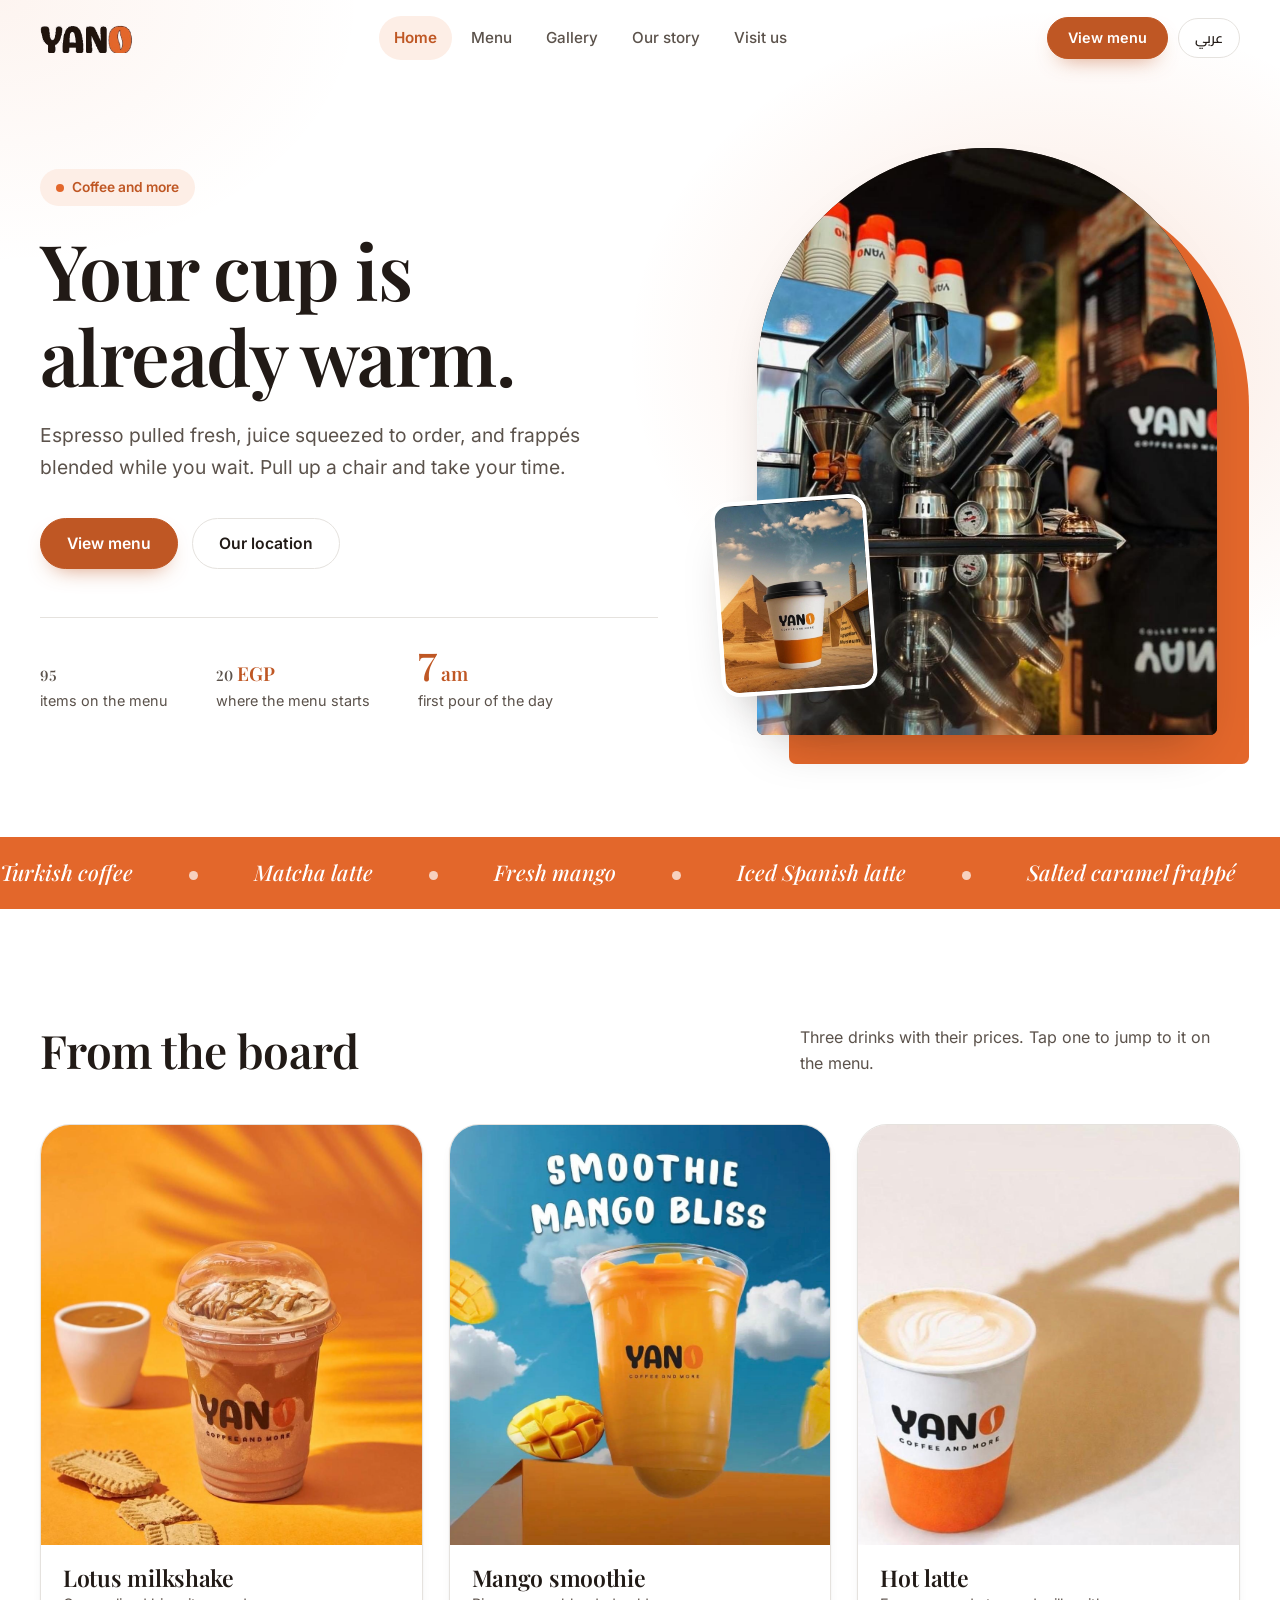
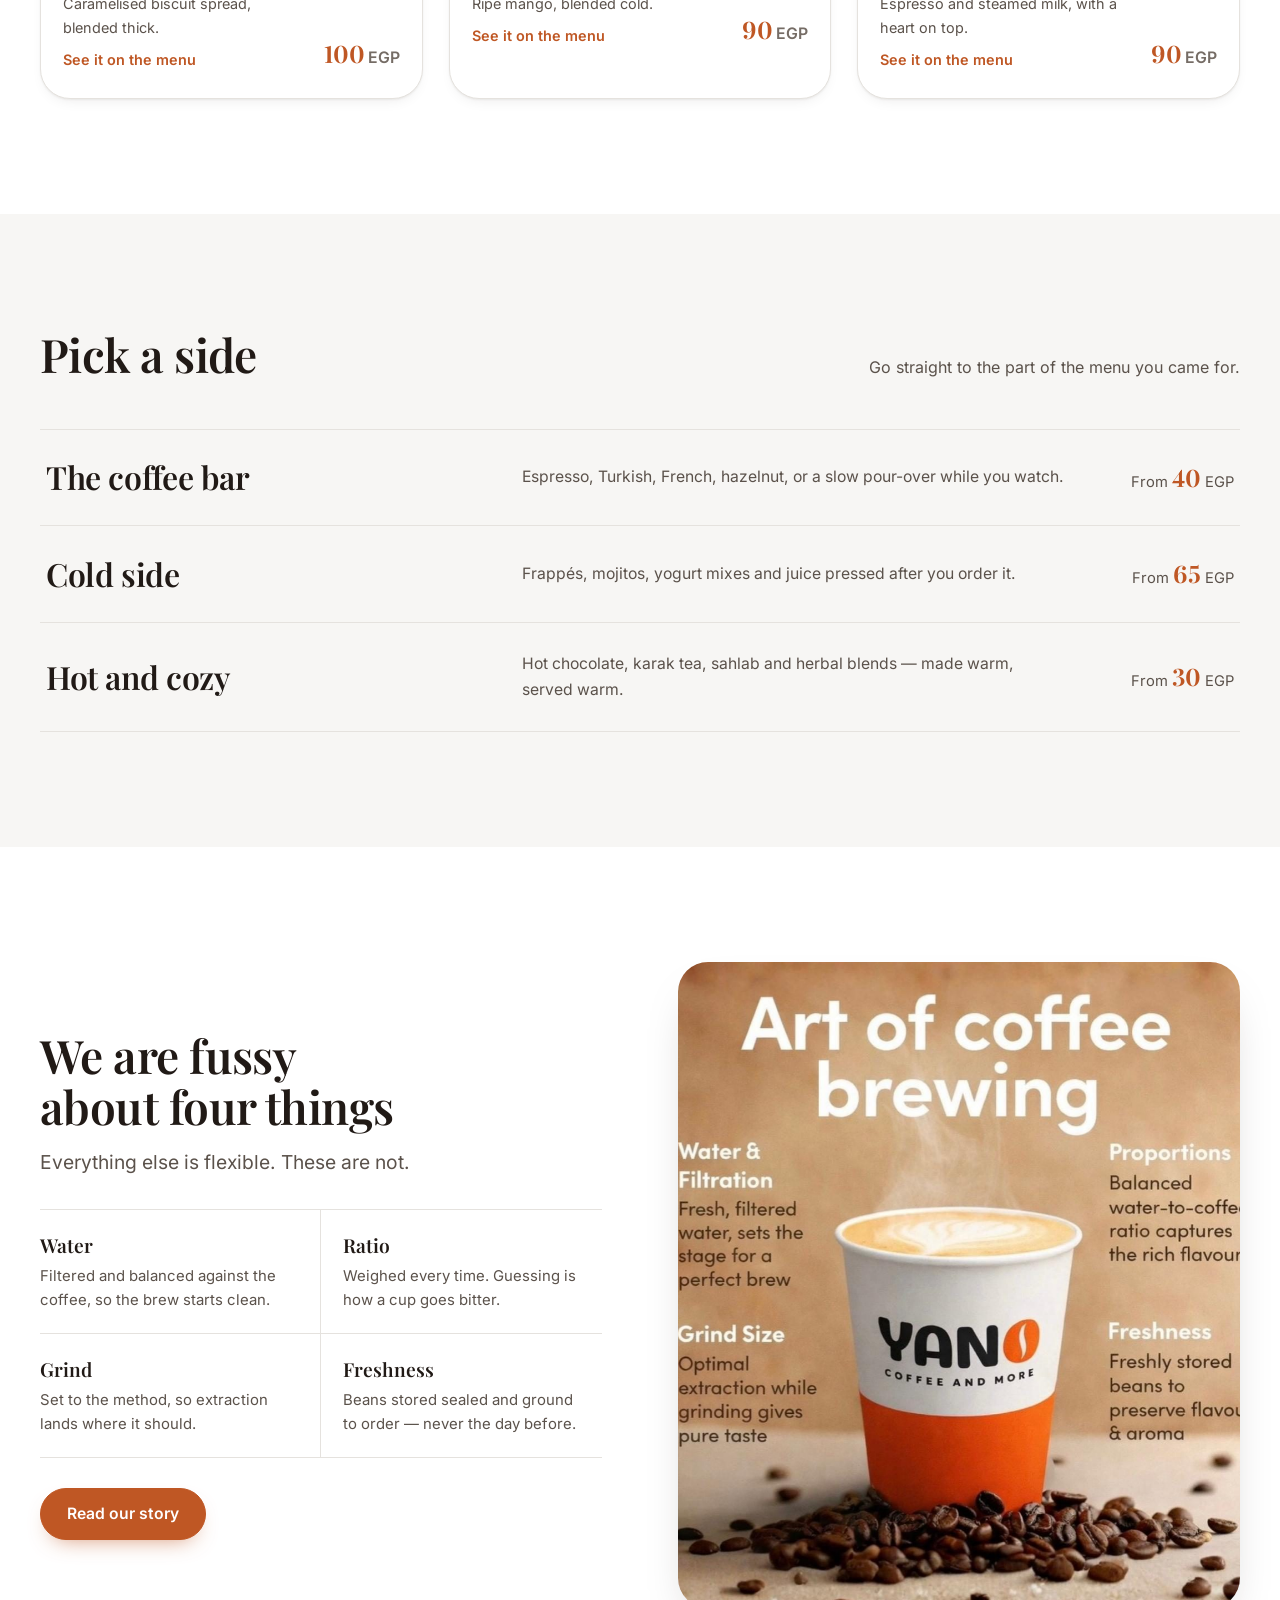
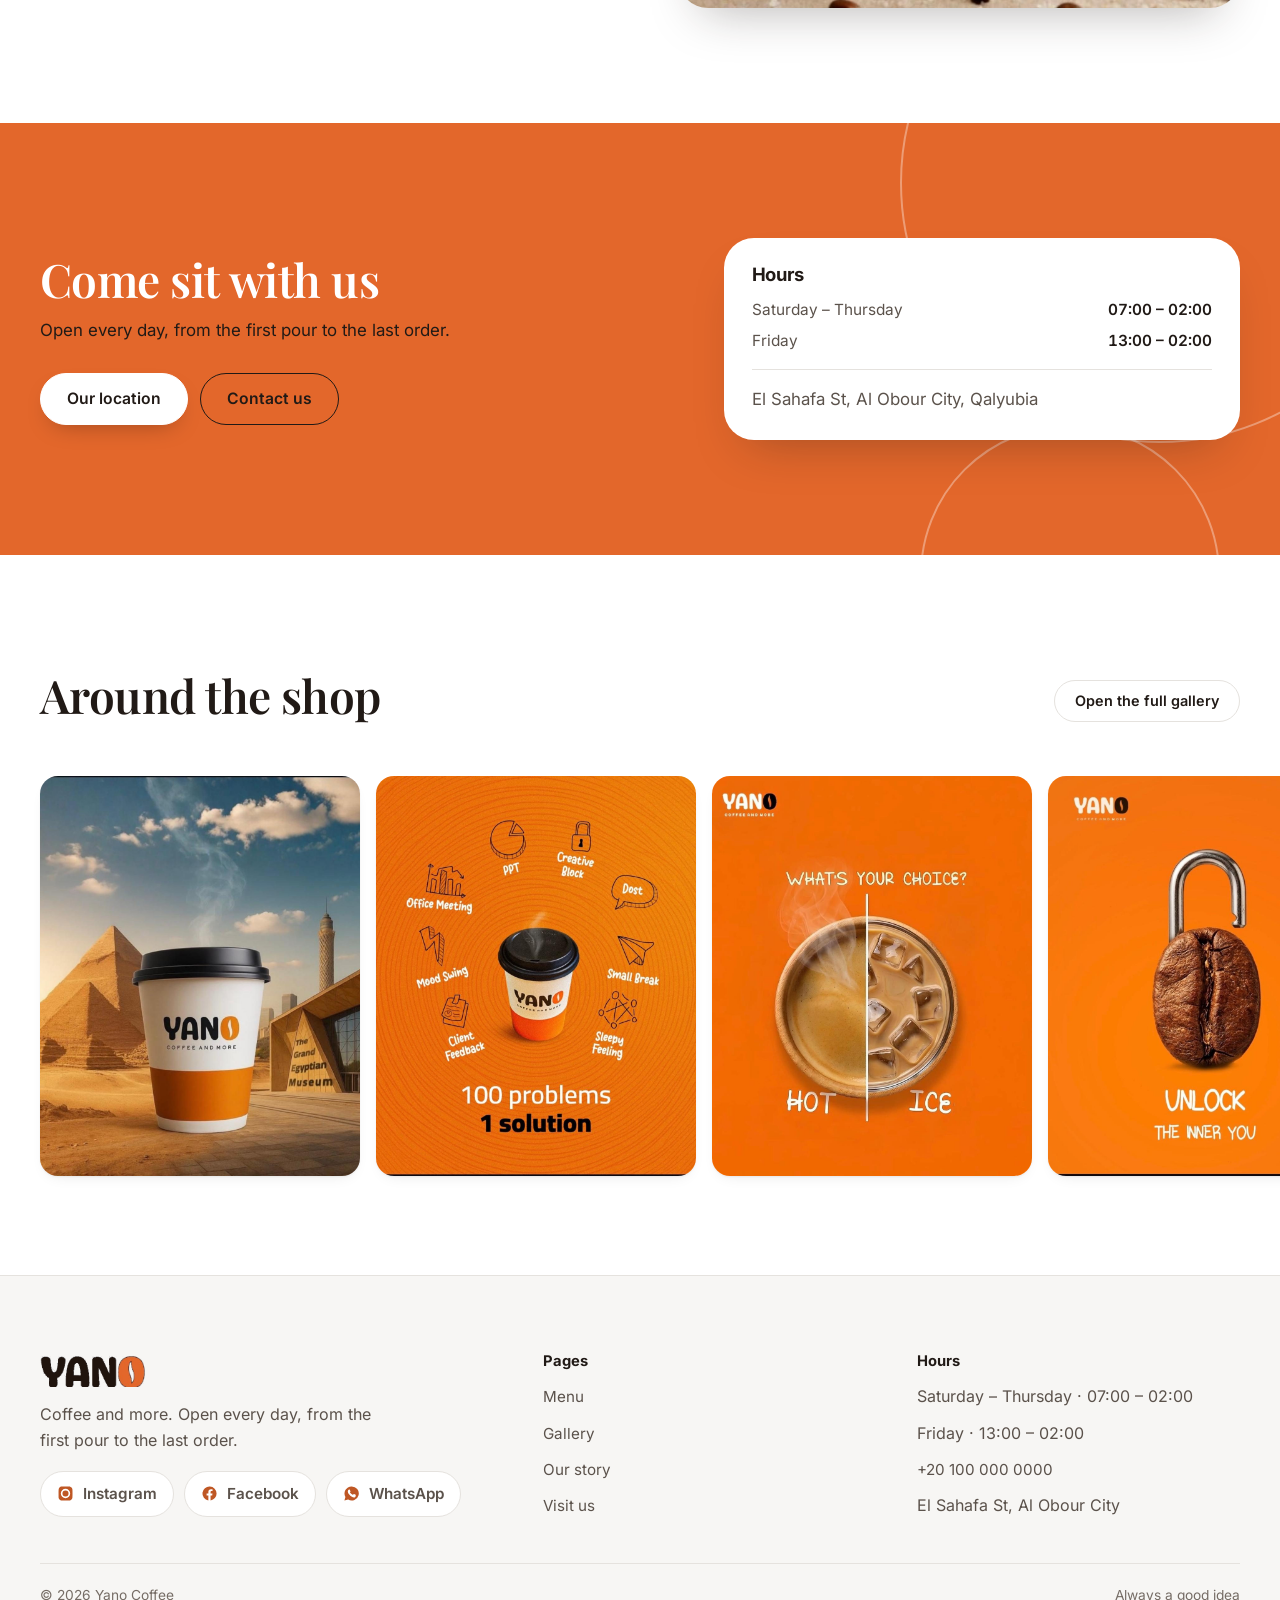
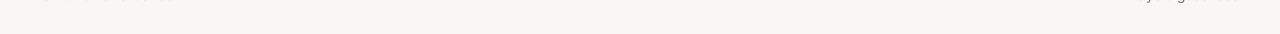
==== index.html @ d087d85f "bbb" ====
<!DOCTYPE html>
<html lang="en" dir="ltr">
<head>
<meta charset="UTF-8">
<meta name="viewport" content="width=device-width,initial-scale=1">
<title>Yano Coffee — Coffee and more</title>
<meta name="description" content="Yano Coffee — coffee, fresh juices, frappés and hot drinks. Visit us in Al Obour City.">
<meta name="theme-color" content="#E3672B">
<link rel="icon" href="img/yano-icon.png">
<link rel="apple-touch-icon" href="img/yano-icon.png">
<link rel="stylesheet" href="assets/yano.css">

</head>
<body>
<a class="skip" href="#main" data-en="Skip to content" data-ar="تخطّى للمحتوى">Skip to content</a>
<header class="nav">
  <div class="nav-in">
    <a class="brand" href="index.html" aria-label="Yano Coffee"><img src="img/yano-wordmark-dark.png" alt="Yano Coffee" width="92" height="30"></a>
    <nav class="nav-links" aria-label="Main"><a href="index.html" aria-current="page" data-en="Home" data-ar="الرئيسية">Home</a><a href="menu.html" data-en="Menu" data-ar="المنيو">Menu</a><a href="gallery.html" data-en="Gallery" data-ar="الصور">Gallery</a><a href="about.html" data-en="Our story" data-ar="عن يانو">Our story</a><a href="contact.html" data-en="Visit us" data-ar="زورنا">Visit us</a></nav>
    <div class="nav-tools">
      <a class="btn sm" href="menu.html" data-en="View menu" data-ar="شوف المنيو">View menu</a>
      <button class="lang" type="button" aria-label="Language">عربي</button>
      <button class="burger" type="button" aria-label="Menu" aria-expanded="false"><i></i><i></i><i></i></button>
    </div>
  </div>
</header>

<main id="main">
  <section class="hero">
    <div class="shell hero-in">
      <div>
        <span class="pill" data-en="Coffee and more" data-ar="قهوة وأكتر">Coffee and more</span>
        <h1 data-en="Your cup is already warm." data-ar="فنجانك جاهز وسخن.">Your cup is already warm.</h1>
        <p class="lede" data-en="Espresso pulled fresh, juice squeezed to order, and frappés blended while you wait. Pull up a chair and take your time." data-ar="إسبريسو بيتحضر لحظتها، عصير بيتعصر قدامك، وفرابيه بيتخلط وانت مستني. اقعد براحتك وخد وقتك.">Espresso pulled fresh, juice squeezed to order, and frappés blended while you wait. Pull up a chair and take your time.</p>
        <div class="cta">
          <a class="btn" data-en="View menu" data-ar="شوف المنيو" href="menu.html">View menu</a>
          <a class="btn ghost" data-en="Our location" data-ar="موقعنا" href="contact.html">Our location</a>
        </div>
        <div class="facts">
          <div><b><span data-menu-count data-count="95">95</span></b><span data-en="items on the menu" data-ar="صنف في المنيو">items on the menu</span></div>
          <div><b><span data-menu-min data-count="20">20</span><small data-en="EGP" data-ar="جنيه">EGP</small></b><span data-en="where the menu starts" data-ar="أرخص حاجة في المنيو">where the menu starts</span></div>
          <div><b>7<small data-en="am" data-ar="ص">am</small></b><span data-en="first pour of the day" data-ar="أول فنجان في اليوم">first pour of the day</span></div>
        </div>
      </div>
      <div class="arch">
        <div class="arch-frame"><img data-parallax=".05" src="img/bar-night.jpg" alt="The Yano brewing bar: siphon, pour-over and kettle" width="1096" height="1280" fetchpriority="high"></div>
        <svg class="steam" viewBox="0 0 100 120" aria-hidden="true"><path d="M30 110C46 88 14 72 32 48S40 14 36 6"/><path d="M52 112C68 90 36 74 54 50S62 16 58 8"/><path d="M74 110C90 88 58 72 76 48S84 14 80 6"/></svg>
        <div class="arch-cup"><img src="img/pyramids-cup.jpg" alt="A Yano cup in front of the pyramids" width="300" height="375" loading="lazy"></div>
      </div>
    </div>
  </section>

  <div class="marquee" aria-hidden="true"><div><span>Turkish coffee</span><span>Matcha latte</span><span>Fresh mango</span><span>Iced Spanish latte</span><span>Salted caramel frappé</span><span>Mojito</span><span>Karak tea</span><span>Turkish coffee</span><span>Matcha latte</span><span>Fresh mango</span><span>Iced Spanish latte</span><span>Salted caramel frappé</span><span>Mojito</span><span>Karak tea</span></div></div>

  <section class="band">
    <div class="shell">
      <div class="head rise">
        <h2 data-en="From the board" data-ar="من المنيو">From the board</h2>
        <p data-en="Three drinks with their prices. Tap one to jump to it on the menu." data-ar="تلات مشروبات بأسعارهم. اضغط على أي واحد عشان توصله في المنيو.">Three drinks with their prices. Tap one to jump to it on the menu.</p>
      </div>
      <div class="sig" data-stagger>
        <a class="pcard rise" href="menu.html#milkshakes">
          <figure><img src="img/lotus-frappe.jpg" alt="Lotus milkshake topped with caramelised biscuit spread" loading="lazy" width="800" height="920"></figure>
          <div class="body">
            <div>
              <h3 data-en="Lotus milkshake" data-ar="ميلك شيك لوتس">Lotus milkshake</h3>
              <p class="note" data-en="Caramelised biscuit spread, blended thick." data-ar="صوص بسكويت كراميل متخلط تقيل.">Caramelised biscuit spread, blended thick.</p>
              <span class="go" data-en="See it on the menu" data-ar="شوفه في المنيو">See it on the menu</span>
            </div>
            <span class="price"><span data-item="milkshakes/Lotus">100</span><small data-en="EGP" data-ar="جنيه">EGP</small></span>
          </div>
        </a>
        <a class="pcard rise" href="menu.html#cold-drinks">
          <figure><img src="img/mango-bliss.jpg" alt="Mango smoothie in a Yano cup" loading="lazy" width="800" height="920"></figure>
          <div class="body">
            <div>
              <h3 data-en="Mango smoothie" data-ar="سموذي مانجو">Mango smoothie</h3>
              <p class="note" data-en="Ripe mango, blended cold." data-ar="مانجو ناضجة متخلطة ساقعة.">Ripe mango, blended cold.</p>
              <span class="go" data-en="See it on the menu" data-ar="شوفه في المنيو">See it on the menu</span>
            </div>
            <span class="price"><span data-item="cold-drinks/Smoothie Mango">90</span><small data-en="EGP" data-ar="جنيه">EGP</small></span>
          </div>
        </a>
        <a class="pcard rise" href="menu.html#hot-coffee">
          <figure><img src="img/latte-shadow.jpg" alt="Latte with a heart in a Yano cup" loading="lazy" width="800" height="920"></figure>
          <div class="body">
            <div>
              <h3 data-en="Hot latte" data-ar="لاتيه ساخن">Hot latte</h3>
              <p class="note" data-en="Espresso and steamed milk, with a heart on top." data-ar="إسبريسو ولبن مستيم، ومعاه قلب فوق.">Espresso and steamed milk, with a heart on top.</p>
              <span class="go" data-en="See it on the menu" data-ar="شوفه في المنيو">See it on the menu</span>
            </div>
            <span class="price"><span data-item="hot-coffee/Latte">90</span><small data-en="EGP" data-ar="جنيه">EGP</small></span>
          </div>
        </a>
      </div>
    </div>
  </section>

  <section class="band alt">
    <div class="shell">
      <div class="head rise">
        <h2 data-en="Pick a side" data-ar="اختار ناحيتك">Pick a side</h2>
        <p data-en="Go straight to the part of the menu you came for." data-ar="روح على طول للجزء اللي جاي عشانه في المنيو.">Go straight to the part of the menu you came for.</p>
      </div>
      <div class="ways" data-stagger>
        <a class="way rise" href="menu.html#hot-coffee">
          <h3 data-en="The coffee bar" data-ar="بار القهوة">The coffee bar</h3>
          <p data-en="Espresso, Turkish, French, hazelnut, or a slow pour-over while you watch." data-ar="إسبريسو، تركي، فرنساوي، بندق، أو بور-أوفر بيتعمل قدامك بالراحة.">Espresso, Turkish, French, hazelnut, or a slow pour-over while you watch.</p>
          <span class="from" data-from="hot-coffee"><span data-en="From" data-ar="يبدأ من">From</span> <b>40</b> <span data-en="EGP" data-ar="جنيه">EGP</span></span>
        </a>
        <a class="way rise" href="menu.html#cold-drinks">
          <h3 data-en="Cold side" data-ar="الحاجة الساقعة">Cold side</h3>
          <p data-en="Frappés, mojitos, yogurt mixes and juice pressed after you order it." data-ar="فرابيه، موهيتو، زبادي بالفواكه، وعصير بيتعصر بعد ما تطلبه.">Frappés, mojitos, yogurt mixes and juice pressed after you order it.</p>
          <span class="from" data-from="frappe,cold-drinks,cold-coffee"><span data-en="From" data-ar="يبدأ من">From</span> <b>65</b> <span data-en="EGP" data-ar="جنيه">EGP</span></span>
        </a>
        <a class="way rise" href="menu.html#hot-drink">
          <h3 data-en="Hot and cozy" data-ar="الحاجة السخنة">Hot and cozy</h3>
          <p data-en="Hot chocolate, karak tea, sahlab and herbal blends — made warm, served warm." data-ar="هوت شوكليت، شاي كرك، سحلب وأعشاب — بتتعمل سخنة وبتتقدم سخنة.">Hot chocolate, karak tea, sahlab and herbal blends — made warm, served warm.</p>
          <span class="from" data-from="hot-drink"><span data-en="From" data-ar="يبدأ من">From</span> <b>30</b> <span data-en="EGP" data-ar="جنيه">EGP</span></span>
        </a>
      </div>
    </div>
  </section>

  <section class="band">
    <div class="shell split">
      <div>
        <h2 class="rise" data-en="We are fussy about four things" data-ar="بندقق في أربع حاجات">We are fussy about four things</h2>
        <p class="lede rise" data-en="Everything else is flexible. These are not." data-ar="أي حاجة تانية ممكن تتظبط. الأربعة دول لأ." style="margin-top:14px">Everything else is flexible. These are not.</p>
        <ul class="brew rise">
          <li><b data-en="Water" data-ar="المية">Water</b><span data-en="Filtered and balanced against the coffee, so the brew starts clean." data-ar="متفلترة ومظبوطة مع نسبة البن، عشان الطعم يبدأ نضيف.">Filtered and balanced against the coffee, so the brew starts clean.</span></li>
          <li><b data-en="Ratio" data-ar="النسبة">Ratio</b><span data-en="Weighed every time. Guessing is how a cup goes bitter." data-ar="بتتوزن كل مرة. التخمين هو اللي بيخلي الفنجان مر.">Weighed every time. Guessing is how a cup goes bitter.</span></li>
          <li><b data-en="Grind" data-ar="الطحن">Grind</b><span data-en="Set to the method, so extraction lands where it should." data-ar="متظبط حسب طريقة التحضير، عشان الاستخلاص يطلع مظبوط.">Set to the method, so extraction lands where it should.</span></li>
          <li><b data-en="Freshness" data-ar="الطزاجة">Freshness</b><span data-en="Beans stored sealed and ground to order — never the day before." data-ar="البن متخزن مقفول وبيتطحن وقت الطلب — مش من اليوم اللي قبله.">Beans stored sealed and ground to order — never the day before.</span></li>
        </ul>
        <p style="margin-top:30px"><a class="btn" data-en="Read our story" data-ar="اقرا حكايتنا" href="about.html">Read our story</a></p>
      </div>
      <figure class="photo-lg rise"><img data-parallax=".04" src="img/art-of-brewing.jpg" alt="The art of coffee brewing: water, grind, proportions, freshness" width="1054" height="1280" loading="lazy"></figure>
    </div>
  </section>

  <section class="band visit-band">
    <div class="shell visit-in">
      <div>
        <h2 data-en="Come sit with us" data-ar="تعالى اقعد معانا">Come sit with us</h2>
        <p data-en="Open every day, from the first pour to the last order." data-ar="فاتحين كل يوم، من أول فنجان لآخر طلب.">Open every day, from the first pour to the last order.</p>
        <div class="cta">
          <a class="btn white" data-en="Our location" data-ar="موقعنا" href="contact.html">Our location</a>
          <a class="btn outline-dark" data-en="Contact us" data-ar="كلمنا" href="contact.html#contact">Contact us</a>
        </div>
      </div>
      <div class="visit-card rise">
        <h3 data-en="Hours" data-ar="مواعيد العمل">Hours</h3>
        <div class="hours"><div><span data-en="Saturday – Thursday" data-ar="السبت – الخميس">Saturday – Thursday</span><span dir="ltr">07:00 – 02:00</span></div><div><span data-en="Friday" data-ar="الجمعة">Friday</span><span dir="ltr">13:00 – 02:00</span></div></div>
        <p class="addr" data-en="El Sahafa St, Al Obour City, Qalyubia" data-ar="شارع الصحافة، مدينة العبور، القليوبية">El Sahafa St, Al Obour City, Qalyubia</p>
      </div>
    </div>
  </section>

  <section class="band" style="overflow:hidden;padding-bottom:clamp(40px,6vw,80px)">
    <div class="shell">
      <div class="head rise">
        <h2 data-en="Around the shop" data-ar="حوالين المحل">Around the shop</h2>
        <a class="btn ghost sm" href="gallery.html" data-en="Open the full gallery" data-ar="افتح كل الصور">Open the full gallery</a>
      </div>
    </div>
    <div class="strip" tabindex="0" aria-label="Photos"><a href="gallery.html" tabindex="-1" aria-hidden="true"><img src="img/pyramids-cup.jpg" alt="Yano cup in front of the pyramids" loading="lazy" width="400" height="500"></a><a href="gallery.html" tabindex="-1" aria-hidden="true"><img src="img/100-problems.jpg" alt="100 problems, 1 solution" loading="lazy" width="400" height="500"></a><a href="gallery.html" tabindex="-1" aria-hidden="true"><img src="img/hot-or-ice.jpg" alt="Hot or ice — what is your choice?" loading="lazy" width="400" height="500"></a><a href="gallery.html" tabindex="-1" aria-hidden="true"><img src="img/unlock.jpg" alt="Unlock the inner you" loading="lazy" width="400" height="500"></a><a href="gallery.html" tabindex="-1" aria-hidden="true"><img src="img/bar-boxes.jpg" alt="Yano coffee packs at the bar" loading="lazy" width="400" height="500"></a><a href="gallery.html" tabindex="-1" aria-hidden="true"><img src="img/art-of-brewing.jpg" alt="The art of coffee brewing" loading="lazy" width="400" height="500"></a></div>
  </section>
</main>
<footer class="foot">
  <div class="shell">
    <div class="foot-grid">
      <div>
        <img class="foot-logo" src="img/yano-wordmark-dark.png" alt="Yano Coffee — coffee and more" width="106" height="34" loading="lazy">
        <p class="dim" data-en="Coffee and more. Open every day, from the first pour to the last order." data-ar="قهوة وأكتر. فاتحين كل يوم، من أول فنجان لآخر طلب." style="margin:14px 0 18px;max-width:34ch">Coffee and more. Open every day, from the first pour to the last order.</p>
        <div class="socials">
          <a href="https://www.instagram.com/yano__coffee" target="_blank" rel="noopener">
            <svg viewBox="0 0 24 24"><path d="M12 2.2c3.2 0 3.6 0 4.9.07 1.2.06 1.8.25 2.2.42.6.22 1 .48 1.4.9.4.4.7.8.9 1.4.2.4.4 1 .4 2.2.1 1.3.1 1.7.1 4.9s0 3.6-.1 4.9c0 1.2-.2 1.8-.4 2.2-.2.6-.5 1-.9 1.4-.4.4-.8.7-1.4.9-.4.2-1 .4-2.2.4-1.3.1-1.7.1-4.9.1s-3.6 0-4.9-.1c-1.2 0-1.8-.2-2.2-.4-.6-.2-1-.5-1.4-.9-.4-.4-.7-.8-.9-1.4-.2-.4-.4-1-.4-2.2C2.2 15.6 2.2 15.2 2.2 12s0-3.6.1-4.9c0-1.2.2-1.8.4-2.2.2-.6.5-1 .9-1.4.4-.4.8-.7 1.4-.9.4-.2 1-.4 2.2-.4C8.4 2.2 8.8 2.2 12 2.2m0 3.2A6.6 6.6 0 1 0 18.6 12 6.6 6.6 0 0 0 12 5.4m0 10.9A4.3 4.3 0 1 1 16.3 12 4.3 4.3 0 0 1 12 16.3m6.9-11.1a1.5 1.5 0 1 1-1.5-1.5 1.5 1.5 0 0 1 1.5 1.5"/></svg>
            Instagram
          </a>
          <a href="https://www.facebook.com/yanocoffeeofficia" target="_blank" rel="noopener">
            <svg viewBox="0 0 24 24"><path d="M22 12a10 10 0 1 0-11.6 9.9v-7H7.9V12h2.5V9.8c0-2.5 1.5-3.9 3.7-3.9 1.1 0 2.2.2 2.2.2v2.4h-1.2c-1.2 0-1.6.8-1.6 1.6V12h2.7l-.4 2.9h-2.3v7A10 10 0 0 0 22 12"/></svg>
            Facebook
          </a>
          <a href="https://wa.me/201000000000" target="_blank" rel="noopener">
            <svg viewBox="0 0 24 24"><path d="M12 2a10 10 0 0 0-8.6 15L2 22l5.2-1.4A10 10 0 1 0 12 2m5.8 14.1c-.2.7-1.4 1.3-2 1.4-.5.1-1.2.1-1.9-.1a13 13 0 0 1-5.7-4.6 6.5 6.5 0 0 1-1.4-3.4 3.7 3.7 0 0 1 1.1-2.7.9.9 0 0 1 .7-.3h.5c.2 0 .4 0 .6.5l.8 2c.1.2 0 .4-.1.5l-.4.5c-.1.2-.3.3-.1.6a9.6 9.6 0 0 0 3.8 3.2c.3.2.5.1.6 0l.8-1c.2-.2.3-.2.6-.1l2 1c.2.1.4.2.4.3a2 2 0 0 1-.3 1.2"/></svg>
            WhatsApp
          </a>
        </div>
      </div>
      <div>
        <h4 data-en="Pages" data-ar="الصفحات">Pages</h4>
        <ul>
          <li><a data-en="Menu" data-ar="المنيو" href="menu.html">Menu</a></li>
          <li><a data-en="Gallery" data-ar="الصور" href="gallery.html">Gallery</a></li>
          <li><a data-en="Our story" data-ar="عن يانو" href="about.html">Our story</a></li>
          <li><a data-en="Visit us" data-ar="زورنا" href="contact.html">Visit us</a></li>
        </ul>
      </div>
      <div>
        <h4 data-en="Hours" data-ar="مواعيد العمل">Hours</h4>
        <ul>
          <li class="dim"><span data-en="Saturday – Thursday" data-ar="السبت – الخميس">Saturday – Thursday</span> · <span dir="ltr">07:00 – 02:00</span></li>
          <li class="dim"><span data-en="Friday" data-ar="الجمعة">Friday</span> · <span dir="ltr">13:00 – 02:00</span></li>
          <li><a href="tel:+201000000000" dir="ltr">+20 100 000 0000</a></li>
          <li data-en="El Sahafa St, Al Obour City" data-ar="شارع الصحافة، مدينة العبور" class="dim">El Sahafa St, Al Obour City</li>
        </ul>
      </div>
    </div>
    <div class="copy">
      <span>© 2026 Yano Coffee</span>
      <span data-en="Always a good idea" data-ar="دايمًا فكرة حلوة">Always a good idea</span>
    </div>
  </div>
</footer>
<script src="assets/yano.js"></script>
</body>
</html>
---- assets/yano.css ----
/* =========================================================
   YANO COFFEE — design system (white + brand orange)
   Brand orange #E3672B is sampled from the logo's coffee-bean "O".
   --orange-ink is the same hue darkened to 4.5:1 on white — used for text and filled buttons.
   Fonts: Playfair Display (headings) · Inter (English UI) · Cairo (Arabic) — self-hosted.
   ========================================================= */

@font-face{font-family:'Playfair Display';font-style:normal;font-weight:400 900;font-display:swap;src:url(../fonts/playfair-display-latin-wght-normal.woff2) format('woff2')}
@font-face{font-family:'Playfair Display';font-style:italic;font-weight:400 900;font-display:swap;src:url(../fonts/playfair-display-latin-wght-italic.woff2) format('woff2')}
@font-face{font-family:'Inter';font-style:normal;font-weight:100 900;font-display:swap;src:url(../fonts/inter-latin-wght-normal.woff2) format('woff2')}
@font-face{font-family:'Cairo';font-style:normal;font-weight:200 1000;font-display:swap;
  src:url(../fonts/cairo-arabic-wght-normal.woff2) format('woff2');
  unicode-range:U+0600-06FF,U+0750-077F,U+0870-088E,U+0890-0891,U+0897-08E1,U+08E3-08FF,U+200C-200E,U+2010-2011,U+204F,U+2E41,U+FB50-FDFF,U+FE70-FE74,U+FE76-FEFC}
@font-face{font-family:'Cairo';font-style:normal;font-weight:200 1000;font-display:swap;
  src:url(../fonts/cairo-latin-wght-normal.woff2) format('woff2');
  unicode-range:U+0000-00FF,U+0131,U+0152-0153,U+02BB-02BC,U+02C6,U+02DA,U+02DC,U+2000-206F,U+20AC,U+2122,U+2191,U+2193,U+2212,U+2215,U+FEFF,U+FFFD}

:root{
  --orange:#E3672B;          /* sampled from the logo */
  --orange-ink:#BF5724;      /* text + button fill, 4.56:1 on white */
  --orange-deep:#A64A1D;     /* hover */
  --orange-soft:#FDEEE6;
  --orange-line:rgba(227,103,43,.32);
  --white:#FFFFFF;
  --gray-50:#F7F6F4;         /* light-gray sections */
  --gray-100:#EEECE9;
  --line:#E5E2DE;
  --ink:#211A16;             /* dark text, from the logo's dark letters */
  --muted:#5B524B;           /* 7.4:1 on white */
  --muted-2:#756C65;         /* 4.9:1 on white */
  --ok:#25703F;--bad:#B4321F;

  --r-sm:10px;--r:18px;--r-lg:30px;
  --shell:min(1200px,calc(100vw - 40px));
  --ease:cubic-bezier(.22,.8,.26,1);
  --f-head:'Playfair Display','Cairo',Georgia,serif;
  --f-body:'Inter','Cairo',system-ui,sans-serif;
  --shadow-sm:0 1px 2px rgba(33,26,22,.06),0 6px 16px -8px rgba(33,26,22,.12);
  --shadow:0 24px 50px -24px rgba(33,26,22,.35);
}
html[lang="ar"]{--f-head:'Cairo','Playfair Display',sans-serif;--f-body:'Cairo','Inter',system-ui,sans-serif}

*,*::before,*::after{box-sizing:border-box}
*{margin:0;padding:0}
html{scroll-behavior:smooth;-webkit-text-size-adjust:100%;scroll-padding-top:90px}
html{overflow-x:clip}
body{background:var(--white);color:var(--ink);font-family:var(--f-body);font-size:16px;line-height:1.65;-webkit-font-smoothing:antialiased;overflow-x:hidden;min-height:100vh}
html[lang="ar"] body{line-height:1.85}
img{display:block;max-width:100%}
a{color:inherit}
button{font:inherit;color:inherit}
[hidden]{display:none!important}
:focus-visible{outline:3px solid var(--orange);outline-offset:3px;border-radius:6px}
::selection{background:var(--orange);color:#fff}
.sr{position:absolute;width:1px;height:1px;overflow:hidden;clip:rect(0 0 0 0);white-space:nowrap}
.skip{position:absolute;inset-inline-start:12px;top:-60px;z-index:200;background:var(--orange-ink);color:#fff;padding:10px 16px;border-radius:10px;font-weight:600;text-decoration:none;transition:top .2s}
.skip:focus{top:12px}

/* ---------- type ---------- */
h1,h2,h3,h4{font-family:var(--f-head);font-weight:600;line-height:1.12;letter-spacing:-.012em;text-wrap:balance;color:var(--ink)}
html[lang="ar"] h1,html[lang="ar"] h2,html[lang="ar"] h3,html[lang="ar"] h4{letter-spacing:0;line-height:1.35;font-weight:800}
h1{font-size:clamp(2.5rem,6vw,4.9rem);letter-spacing:-.02em}
h2{font-size:clamp(1.85rem,3.6vw,3rem)}
h3{font-size:clamp(1.2rem,1.8vw,1.5rem)}
p{max-width:62ch;text-wrap:pretty}
.lede{font-size:clamp(1.02rem,1.5vw,1.2rem);color:var(--muted);max-width:52ch}
.dim{color:var(--muted)}
.facts b,.price,.way .from b,.hours,.stat b{font-variant-numeric:lining-nums tabular-nums}

/* ---------- layout ---------- */
.shell{width:var(--shell);margin-inline:auto;position:relative}
.band{padding:clamp(64px,9vw,120px) 0}
.band.tight{padding-top:0}
.alt{background:var(--gray-50)}
.head{display:flex;align-items:flex-end;justify-content:space-between;gap:20px 40px;flex-wrap:wrap;margin-bottom:clamp(28px,4vw,48px)}
.head p{color:var(--muted);max-width:44ch}
.bar{display:block;width:56px;height:4px;border-radius:2px;background:var(--orange);margin-bottom:16px}

/* ---------- nav ---------- */
.nav{position:fixed;inset-inline:0;top:0;z-index:100;transition:background .35s var(--ease),box-shadow .35s var(--ease)}
.nav.solid{background:rgba(255,255,255,.88);backdrop-filter:blur(16px) saturate(1.3);-webkit-backdrop-filter:blur(16px) saturate(1.3);box-shadow:0 1px 0 var(--line)}
.nav-in{width:var(--shell);margin-inline:auto;display:flex;align-items:center;gap:20px;justify-content:space-between;height:76px}
.brand{display:inline-flex;line-height:0;flex:0 0 auto}
.brand img{height:30px;width:auto;transition:transform .3s var(--ease)}
.brand:hover img{transform:scale(1.05) rotate(-1deg)}
.nav-links{display:flex;gap:4px;align-items:center}
.nav-links a{position:relative;text-decoration:none;color:var(--muted);font-weight:500;font-size:.95rem;padding:9px 15px;border-radius:999px;transition:color .25s,background .25s}
.nav-links a:hover{color:var(--ink);background:var(--gray-100)}
.nav-links a[aria-current="page"]{color:var(--orange-ink);background:var(--orange-soft);font-weight:600}
.nav-tools{display:flex;align-items:center;gap:10px}
.lang{cursor:pointer;font-weight:600;font-size:.86rem;background:#fff;border:1px solid var(--line);border-radius:999px;padding:8px 16px;color:var(--ink);min-height:40px;transition:border-color .25s,background .25s}
.lang:hover{border-color:var(--orange);background:var(--orange-soft)}
.burger{display:none;width:44px;height:44px;border-radius:50%;background:#fff;border:1px solid var(--line);cursor:pointer;place-items:center}
.burger i{display:block;width:18px;height:2px;border-radius:1px;background:var(--ink);margin:0;transition:transform .3s var(--ease),opacity .2s}
.nav.open .burger i:nth-child(1){transform:translateY(6px) rotate(45deg)}
.nav.open .burger i:nth-child(2){opacity:0}
.nav.open .burger i:nth-child(3){transform:translateY(-6px) rotate(-45deg)}

/* ---------- buttons ---------- */
.btn{
  --bg:var(--orange-ink);--fg:#fff;--bd:var(--orange-ink);
  position:relative;display:inline-flex;align-items:center;justify-content:center;gap:10px;
  min-height:48px;padding:12px 26px;border-radius:999px;cursor:pointer;
  font-weight:600;font-size:.98rem;text-decoration:none;white-space:nowrap;
  background:var(--bg);color:var(--fg);border:1.5px solid var(--bd);
  transition:transform .2s var(--ease),background .25s,color .25s,box-shadow .3s,border-color .25s;
  box-shadow:0 10px 22px -12px rgba(191,87,36,.7);
}
.btn:hover{background:var(--orange-deep);border-color:var(--orange-deep);transform:translateY(-2px);box-shadow:0 16px 28px -14px rgba(191,87,36,.8)}
.btn:active{transform:translateY(1px) scale(.985);box-shadow:none}
.btn.ghost{--bg:#fff;--fg:var(--ink);--bd:var(--line);box-shadow:none}
.btn.ghost:hover{background:var(--orange-soft);border-color:var(--orange);color:var(--orange-deep)}
.btn.white{--bg:#fff;--fg:var(--ink);--bd:#fff;box-shadow:0 10px 24px -12px rgba(0,0,0,.35)}
.btn.white:hover{background:var(--ink);border-color:var(--ink);color:#fff}
.btn.outline-dark{--bg:transparent;--fg:var(--ink);--bd:var(--ink);box-shadow:none}
.btn.outline-dark:hover{background:var(--ink);color:#fff;border-color:var(--ink)}
.btn.sm{min-height:40px;padding:8px 20px;font-size:.9rem}

/* ---------- small pieces ---------- */
.pill{display:inline-flex;align-items:center;gap:8px;font-size:.86rem;font-weight:600;color:var(--orange-ink);background:var(--orange-soft);padding:7px 16px;border-radius:999px}
.pill::before{content:"";width:8px;height:8px;border-radius:50%;background:var(--orange)}
.rule{height:1px;border:0;background:var(--line)}

/* ---------- hero ---------- */
.hero{position:relative;padding:calc(76px + clamp(28px,6vw,72px)) 0 clamp(64px,8vw,110px);overflow:hidden;isolation:isolate}
.hero::before{content:"";position:absolute;inset:0;z-index:-1;background:radial-gradient(640px 520px at 82% 42%,rgba(227,103,43,.16),transparent 66%),radial-gradient(520px 380px at 0% 0%,rgba(227,103,43,.07),transparent 70%),#fff}
.hero-in{display:grid;grid-template-columns:1.1fr .9fr;gap:clamp(32px,6vw,84px);align-items:center}
.hero h1{margin:20px 0 22px}
.hero .cta{display:flex;gap:14px;flex-wrap:wrap;margin-top:34px}
.facts{display:flex;gap:clamp(22px,4vw,48px);margin-top:48px;flex-wrap:wrap;padding-top:26px;border-top:1px solid var(--line)}
.facts b{display:block;font-family:var(--f-head);font-size:clamp(1.8rem,3vw,2.5rem);font-weight:600;color:var(--orange-ink);line-height:1.1}
.facts small{font-size:.5em;margin-inline-start:4px}
.facts span{font-size:.9rem;color:var(--muted)}
.arch{position:relative;justify-self:center;width:min(100%,460px);aspect-ratio:4/5.1}
.arch::before{content:"";position:absolute;inset:5% -7% -5% 7%;border-radius:999px 999px var(--r-lg) var(--r-lg);background:var(--orange);z-index:0}
[dir="rtl"] .arch::before{inset:5% 7% -5% -7%}
.arch-frame{position:absolute;inset:0;border-radius:999px 999px var(--r-lg) var(--r-lg);overflow:hidden;box-shadow:var(--shadow);background:var(--ink);z-index:1}
.arch-frame img{position:absolute;inset:-6% 0;width:100%;height:112%;object-fit:cover;object-position:50% 60%;will-change:transform}
.arch-cup{position:absolute;inset-inline-start:-9%;bottom:7%;width:34%;aspect-ratio:4/5;border-radius:var(--r);overflow:hidden;border:4px solid #fff;box-shadow:var(--shadow);transform:rotate(-4deg);z-index:3}
.arch-cup img{width:100%;height:100%;object-fit:cover}
.steam{position:absolute;inset-inline-start:20%;top:3%;width:30%;height:26%;z-index:2;pointer-events:none;overflow:visible}
.steam path{fill:none;stroke:rgba(255,255,255,.85);stroke-width:3;stroke-linecap:round;stroke-dasharray:60;stroke-dashoffset:60;opacity:0;filter:blur(2.2px);animation:steam 5.5s ease-in-out infinite}
.steam path:nth-child(2){animation-delay:1.7s}
.steam path:nth-child(3){animation-delay:3.2s}
@keyframes steam{0%{stroke-dashoffset:60;opacity:0;transform:translateY(24px)}25%{opacity:.8}100%{stroke-dashoffset:-60;opacity:0;transform:translateY(-26px)}}

/* ---------- marquee (brand-orange band) ---------- */
.marquee{overflow:hidden;padding:18px 0;background:var(--orange)}
.marquee div{display:flex;gap:56px;width:max-content;animation:slide 48s linear infinite;font-family:'Playfair Display',serif;font-style:italic;font-weight:500;font-size:1.35rem;color:#fff;white-space:nowrap}
.marquee span::after{content:"";display:inline-block;width:9px;height:9px;border-radius:50%;background:#fff;margin-inline-start:56px;opacity:.7;vertical-align:middle}
@keyframes slide{to{transform:translateX(-50%)}}
[dir="rtl"] .marquee div{animation-direction:reverse}
.marquee:hover div{animation-play-state:paused}

/* ---------- product cards ---------- */
.sig{display:grid;grid-template-columns:repeat(3,1fr);gap:clamp(14px,2vw,26px)}
.pcard{position:relative;display:flex;flex-direction:column;border-radius:var(--r-lg);overflow:hidden;background:#fff;border:1px solid var(--line);text-decoration:none;box-shadow:var(--shadow-sm);
  transition:transform .45s var(--ease),border-color .3s,box-shadow .45s var(--ease);isolation:isolate}
.pcard:hover,.pcard:focus-visible{transform:translateY(-8px);border-color:var(--orange-line);box-shadow:var(--shadow)}
.pcard figure{aspect-ratio:4/4.4;overflow:hidden;position:relative;background:var(--gray-100)}
.pcard img{width:100%;height:100%;object-fit:cover;transition:transform .9s var(--ease)}
.pcard:hover img{transform:scale(1.06)}
.pcard .body{padding:20px 22px 24px;display:flex;align-items:flex-end;justify-content:space-between;gap:14px}
.pcard h3{margin-bottom:2px}
.pcard .note{font-size:.9rem;color:var(--muted)}
.price{font-family:var(--f-head);font-weight:700;color:var(--orange-ink);white-space:nowrap}
.price small{font-family:var(--f-body);font-size:.66em;font-weight:600;color:var(--muted-2);margin-inline-start:3px}
.pcard .price{font-size:1.5rem}
.pcard .go{display:inline-block;margin-top:8px;font-size:.9rem;font-weight:600;color:var(--orange-ink);border-bottom:2px solid transparent;transition:border-color .25s}
.pcard:hover .go{border-color:var(--orange)}

/* ---------- ways (home) ---------- */
.ways{display:grid;border-top:1px solid var(--line)}
.way{display:grid;grid-template-columns:minmax(0,1fr) minmax(0,1.3fr) auto;gap:8px 32px;align-items:center;padding:28px 6px;border-bottom:1px solid var(--line);text-decoration:none;position:relative;transition:padding .4s var(--ease),background .3s}
.way h3{font-size:clamp(1.4rem,2.6vw,2rem)}
.way p{color:var(--muted);font-size:.98rem}
.way .from{font-size:.92rem;color:var(--muted);white-space:nowrap}
.way .from b{font-family:var(--f-head);font-size:1.5rem;font-weight:700;color:var(--orange-ink)}
.way:hover,.way:focus-visible{padding-inline:22px;background:#fff}
.way::after{content:"";position:absolute;inset-block:0;inset-inline-start:0;width:4px;background:var(--orange);transform:scaleY(0);transition:transform .35s var(--ease)}
.way:hover::after,.way:focus-visible::after{transform:scaleY(1)}
@media (max-width:760px){.way{grid-template-columns:1fr auto}.way p{grid-column:1/-1;grid-row:2}}

/* ---------- split ---------- */
.split{display:grid;grid-template-columns:1fr 1fr;gap:clamp(32px,6vw,84px);align-items:center}
.photo-lg{position:relative;border-radius:var(--r-lg);overflow:hidden;aspect-ratio:4/4.6;box-shadow:var(--shadow)}
.photo-lg img{position:absolute;inset:-5% 0;width:100%;height:110%;object-fit:cover;will-change:transform}
.brew{display:grid;grid-template-columns:1fr 1fr;list-style:none;margin-top:30px;border-top:1px solid var(--line)}
.brew li{padding:20px 22px 20px 0;border-bottom:1px solid var(--line)}
.brew li:nth-child(odd){border-inline-end:1px solid var(--line)}
.brew li:nth-child(even){padding-inline-start:22px}
[dir="rtl"] .brew li{padding:20px 0 20px 22px}
[dir="rtl"] .brew li:nth-child(even){padding-inline-start:22px;padding-inline-end:0}
.brew b{display:block;font-family:var(--f-head);font-size:1.2rem;font-weight:600;margin-bottom:4px}
.brew span{font-size:.93rem;color:var(--muted);line-height:1.6;display:block}

/* ---------- orange visit band ---------- */
.visit-band{background:var(--orange);color:var(--ink);position:relative;overflow:hidden}
.visit-band::before,.visit-band::after{content:"";position:absolute;border-radius:50%;border:2px solid rgba(255,255,255,.35);pointer-events:none}
.visit-band::before{width:520px;height:520px;inset-inline-end:-140px;top:-200px}
.visit-band::after{width:300px;height:300px;inset-inline-end:60px;bottom:-170px}
.visit-in{display:grid;grid-template-columns:1.2fr 1fr;gap:clamp(24px,5vw,72px);align-items:center;position:relative;z-index:1}
.visit-band h2{color:#fff}
.visit-band p{color:var(--ink);font-size:1.05rem;margin-top:12px}
.visit-band .cta{display:flex;gap:12px;flex-wrap:wrap;margin-top:28px}
.visit-card{background:#fff;border-radius:var(--r-lg);padding:26px 28px;box-shadow:var(--shadow)}
.visit-card h3{font-size:1.15rem;margin-bottom:12px;font-family:var(--f-body);font-weight:700}
.hours{display:grid;gap:6px}
.hours div{display:flex;justify-content:space-between;gap:24px;color:var(--muted);font-size:.96rem}
.hours div span:last-child{color:var(--ink);font-weight:600}
.visit-card .addr{margin-top:16px;padding-top:16px;border-top:1px solid var(--line);color:var(--muted)}

/* ---------- photo strip ---------- */
.strip{display:flex;gap:16px;overflow-x:auto;scroll-snap-type:x mandatory;padding:6px 0 22px;margin-inline:calc(50% - 50vw);scrollbar-width:thin;scrollbar-color:var(--orange) transparent;padding-inline:max(20px,calc(50vw - 600px));scroll-padding-inline:max(20px,calc(50vw - 600px))}
.strip a{flex:0 0 clamp(220px,26vw,320px);aspect-ratio:4/5;border-radius:var(--r);overflow:hidden;scroll-snap-align:start;box-shadow:var(--shadow-sm);position:relative;transition:transform .4s var(--ease),box-shadow .4s}
.strip a:hover{transform:translateY(-6px);box-shadow:var(--shadow)}
.strip img{width:100%;height:100%;object-fit:cover}

/* ---------- gallery ---------- */
.filters{display:flex;gap:8px;flex-wrap:wrap;margin-bottom:28px}
.chip{cursor:pointer;border:1.5px solid var(--line);background:#fff;color:var(--muted);border-radius:999px;padding:8px 18px;font-weight:600;font-size:.92rem;transition:all .25s var(--ease);min-height:42px}
.chip:hover{color:var(--ink);border-color:var(--orange)}
.chip[aria-pressed="true"]{background:var(--orange-ink);color:#fff;border-color:var(--orange-ink)}
.masonry{columns:3 260px;column-gap:16px}
.shot{display:block;width:100%;break-inside:avoid;margin-bottom:16px;padding:0;border:0;border-radius:var(--r);overflow:hidden;background:var(--gray-100);cursor:zoom-in;position:relative;box-shadow:var(--shadow-sm);transition:transform .4s var(--ease),box-shadow .4s}
.shot:hover{transform:translateY(-5px);box-shadow:var(--shadow)}
.shot img{width:100%;height:auto;transition:transform .7s var(--ease)}
.shot:hover img{transform:scale(1.04)}
.shot.hide{display:none}
.shot.pop{animation:pop .5s var(--ease)}
@keyframes pop{from{opacity:0;transform:scale(.96)}to{opacity:1;transform:none}}
.lightbox{position:fixed;inset:0;z-index:300;display:grid;place-items:center;background:rgba(20,14,10,.92);backdrop-filter:blur(10px);padding:24px;opacity:0;visibility:hidden;transition:opacity .3s,visibility .3s}
.lightbox.open{opacity:1;visibility:visible}
.lightbox img{max-height:84vh;max-width:min(92vw,900px);width:auto;border-radius:var(--r);box-shadow:0 40px 80px rgba(0,0,0,.6);transform:scale(.97);transition:transform .35s var(--ease)}
.lightbox.open img{transform:none}
.lb-btn{position:absolute;width:48px;height:48px;border-radius:50%;background:rgba(255,255,255,.12);border:1px solid rgba(255,255,255,.3);color:#fff;font-size:1.3rem;cursor:pointer;display:grid;place-items:center;transition:background .2s}
.lb-btn:hover{background:var(--orange)}
.lb-close{top:20px;inset-inline-end:20px}.lb-prev{inset-inline-start:20px;top:50%}.lb-next{inset-inline-end:20px;top:50%}
.lb-count{position:absolute;bottom:22px;left:50%;transform:translateX(-50%);color:rgba(255,255,255,.75);font-size:.86rem;font-variant-numeric:tabular-nums}

/* ---------- about ---------- */
.story{display:grid;grid-template-columns:1.1fr .9fr;gap:clamp(32px,6vw,80px);align-items:center;padding:calc(76px + clamp(32px,6vw,80px)) 0 clamp(40px,6vw,80px)}
.story figure{position:relative;justify-self:center;width:min(100%,430px);aspect-ratio:4/5}
.story figure::before{content:"";position:absolute;inset:5% -7% -5% 7%;border-radius:999px 999px var(--r-lg) var(--r-lg);background:var(--orange)}
[dir="rtl"] .story figure::before{inset:5% 7% -5% -7%}
.story figure img{position:relative;width:100%;height:100%;object-fit:cover;border-radius:999px 999px var(--r-lg) var(--r-lg);box-shadow:var(--shadow)}
.steps{display:grid;counter-reset:st;list-style:none;border-top:1px solid var(--line)}
.steps li{display:grid;grid-template-columns:auto 1fr;gap:clamp(16px,3vw,40px);padding:26px 0;border-bottom:1px solid var(--line)}
.steps li::before{counter-increment:st;content:counter(st,decimal-leading-zero);font-family:'Playfair Display',serif;font-size:2.2rem;font-weight:600;color:var(--orange);line-height:1;min-width:2.2ch}
.steps p{color:var(--muted);margin-top:4px}
.wide{border-radius:var(--r-lg);overflow:hidden;box-shadow:var(--shadow);position:relative}
.wide img{width:100%;aspect-ratio:21/9;object-fit:cover}
.values{display:grid;grid-template-columns:repeat(3,1fr);gap:clamp(14px,2vw,24px)}
.value{padding:30px;border-radius:var(--r);background:#fff;border:1px solid var(--line);box-shadow:var(--shadow-sm);transition:border-color .3s,transform .4s var(--ease),box-shadow .4s}
.value:hover{border-color:var(--orange-line);transform:translateY(-5px);box-shadow:var(--shadow)}
.value b{display:block;font-family:var(--f-head);font-size:1.3rem;font-weight:700;margin-bottom:8px}
.value span{color:var(--muted);font-size:.97rem}

/* ---------- contact ---------- */
.visit{padding-top:calc(76px + clamp(32px,6vw,72px))}
.cols{display:grid;grid-template-columns:1fr 1fr;gap:clamp(24px,4vw,56px);margin-top:44px;align-items:start}
.cinfo{display:grid;gap:14px}
.crow{display:flex;gap:18px;padding:22px 24px;border-radius:var(--r);background:#fff;border:1px solid var(--line);box-shadow:var(--shadow-sm);transition:border-color .3s,box-shadow .3s}
.crow:hover{border-color:var(--orange-line);box-shadow:var(--shadow)}
.crow .ic{flex:0 0 46px;height:46px;border-radius:50%;background:var(--orange-soft);display:grid;place-items:center}
.crow svg{width:22px;height:22px;fill:var(--orange-ink)}
.crow b{display:block;font-weight:700;margin-bottom:2px}
.crow .acts{display:flex;gap:10px;flex-wrap:wrap;margin-top:14px}
.crow a.plain{text-decoration:none;border-bottom:2px solid var(--orange-line);transition:border-color .25s}
.crow a.plain:hover{border-color:var(--orange)}
.map{border-radius:var(--r-lg);overflow:hidden;border:1px solid var(--line);aspect-ratio:4/4.2;background:var(--gray-100);box-shadow:var(--shadow-sm)}
.map iframe{width:100%;height:100%;border:0}
.socials{display:flex;gap:10px;flex-wrap:wrap}
.socials a{display:inline-flex;align-items:center;gap:9px;text-decoration:none;font-weight:600;font-size:.92rem;border:1.5px solid var(--line);background:#fff;border-radius:999px;padding:9px 16px;min-height:42px;transition:all .25s}
.socials a:hover{border-color:var(--orange);background:var(--orange-soft);transform:translateY(-2px)}
.socials svg{width:17px;height:17px;fill:var(--orange-ink)}

/* ---------- footer ---------- */
footer.foot{background:var(--gray-50);border-top:1px solid var(--line);padding:clamp(48px,6vw,80px) 0 28px}
.foot-grid{display:grid;grid-template-columns:1.4fr 1fr 1fr;gap:clamp(24px,4vw,56px)}
.foot-logo{height:34px;width:auto}
.foot-grid h4{font-family:var(--f-body);font-size:.92rem;font-weight:700;color:var(--ink);margin-bottom:14px;letter-spacing:0}
.foot-grid ul{list-style:none;display:grid;gap:10px}
.foot-grid a{text-decoration:none;color:var(--muted);font-size:.95rem;transition:color .2s}
.foot-grid a:hover{color:var(--orange-ink)}
.copy{margin-top:44px;padding-top:20px;border-top:1px solid var(--line);display:flex;justify-content:space-between;gap:14px;flex-wrap:wrap;color:var(--muted-2);font-size:.86rem}

/* ---------- motion helpers ---------- */
.rise{opacity:0;transform:translateY(18px);transition:opacity .7s var(--ease),transform .7s var(--ease);transition-delay:calc(var(--i,0)*70ms)}
.rise.in{opacity:1;transform:none}
.skel{background:linear-gradient(100deg,var(--gray-100) 30%,#fff 50%,var(--gray-100) 70%);background-size:200% 100%;animation:sh 1.4s linear infinite;border-radius:var(--r)}
@keyframes sh{to{background-position:-200% 0}}
@view-transition{navigation:auto}
::view-transition-old(root),::view-transition-new(root){animation-duration:.28s}

/* ---------- responsive ---------- */
@media (max-width:960px){
  .hero-in,.split,.story,.cols,.visit-in{grid-template-columns:1fr}
  .arch{width:min(86%,380px);margin-top:10px;order:-1}
  .sig,.values{grid-template-columns:1fr}
  .sig .pcard{flex-direction:row}
  .sig .pcard figure{aspect-ratio:1;flex:0 0 42%}
  .sig .pcard .body{flex-direction:column;align-items:flex-start;justify-content:center}
  .photo-lg{aspect-ratio:4/3}
  .foot-grid{grid-template-columns:1fr 1fr}.foot-grid>div:first-child{grid-column:1/-1}
  .nav-links{position:fixed;inset:76px 0 auto 0;flex-direction:column;align-items:stretch;gap:0;padding:8px 20px 24px;background:#fff;border-bottom:1px solid var(--line);box-shadow:0 24px 40px -24px rgba(33,26,22,.3);
    opacity:0;visibility:hidden;transform:translateY(-8px);transition:opacity .3s var(--ease),transform .3s var(--ease),visibility .3s}
  .nav.open .nav-links{opacity:1;visibility:visible;transform:none}
  .nav.open{background:#fff}
  .nav-links a{padding:15px 6px;border-radius:0;background:none!important;border-bottom:1px solid var(--line);font-size:1.05rem}
  .burger{display:flex;flex-direction:column;justify-content:center;align-items:center;gap:4px}
  .wide img{aspect-ratio:16/10}
  .map{aspect-ratio:16/11}
}
@media (max-width:560px){
  .brew{grid-template-columns:1fr}.brew li,.brew li:nth-child(even){padding-inline:0;border-inline-end:0}
  .foot-grid{grid-template-columns:1fr}
  .hero .cta .btn{flex:1 1 100%}
  .nav-tools .btn{display:none}
}
@media (prefers-reduced-motion:reduce){
  html{scroll-behavior:auto}
  *,*::before,*::after{animation-duration:.01ms!important;animation-iteration-count:1!important;transition-duration:.01ms!important;transition-delay:0ms!important}
  .rise{opacity:1;transform:none}
  .steam{display:none}
  .marquee div{animation:none}
  .arch-frame img,.photo-lg img{inset:0;height:100%}
  @view-transition{navigation:none}
}
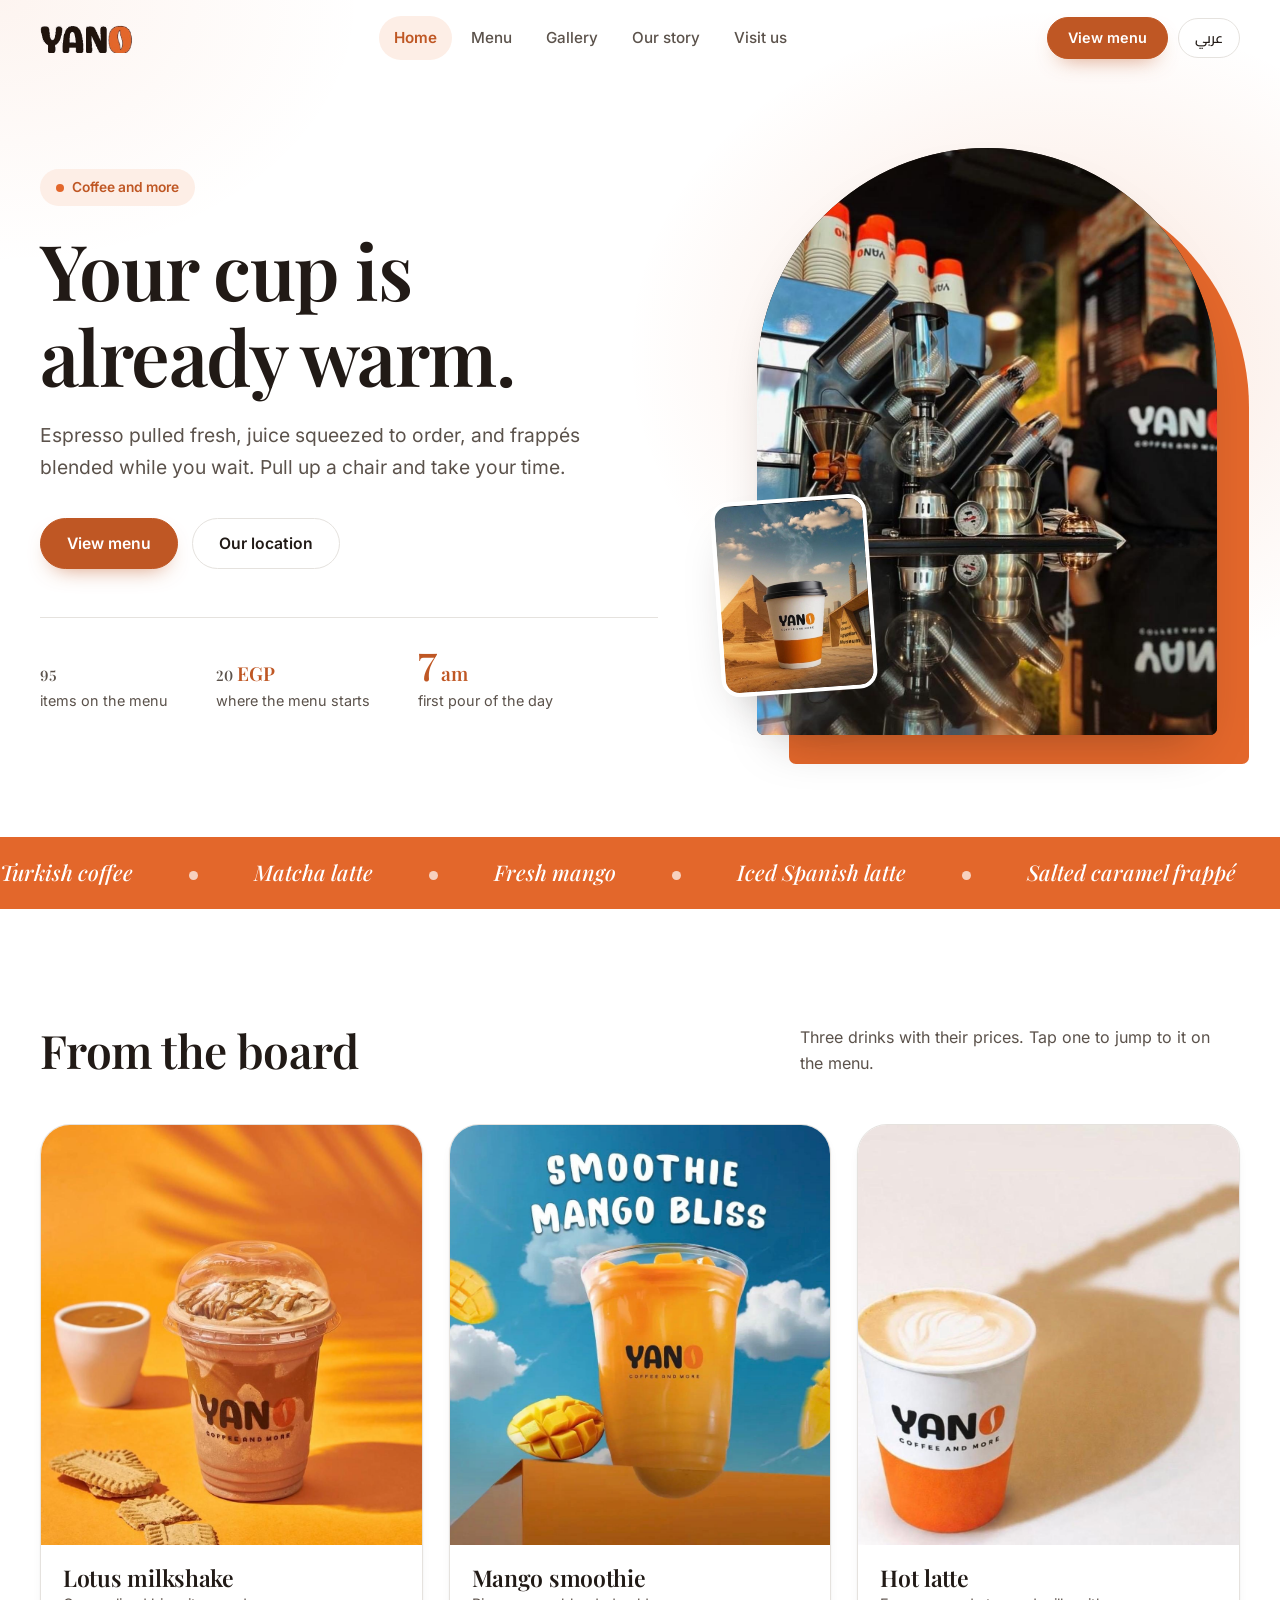
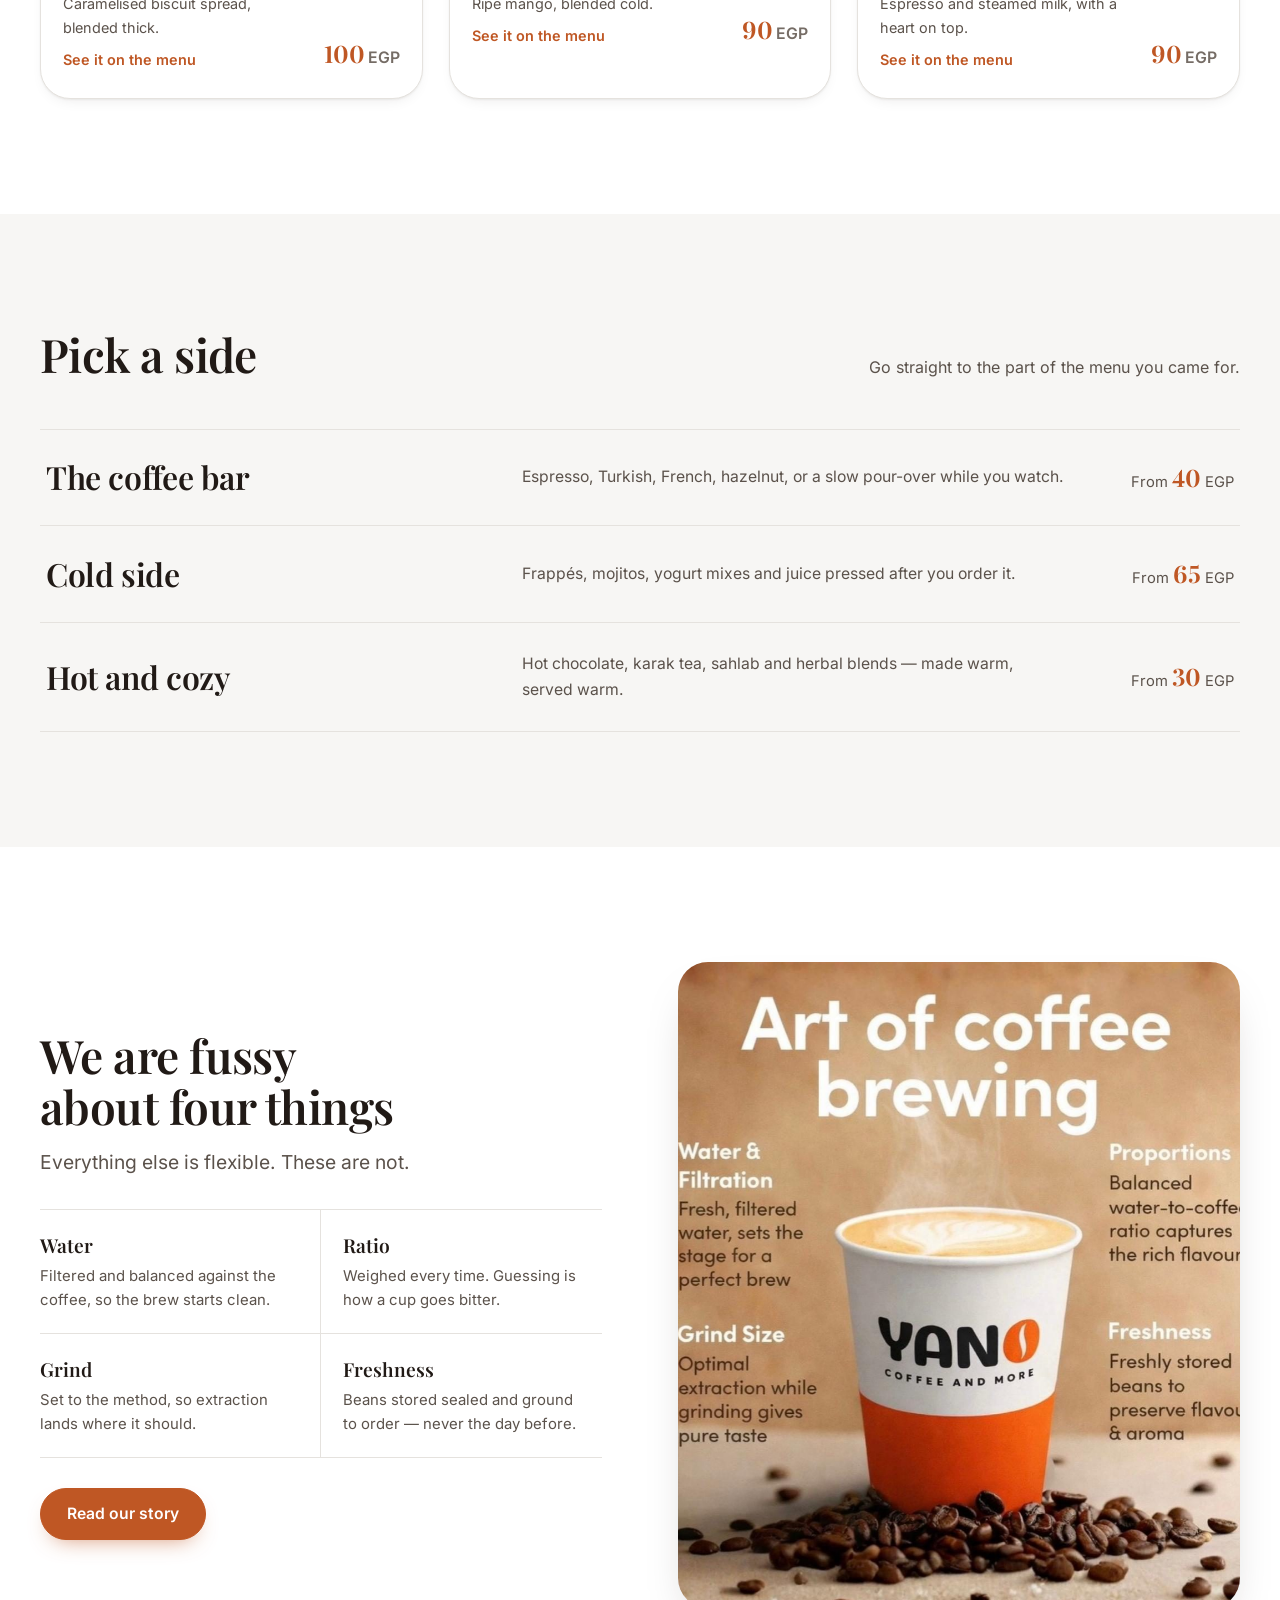
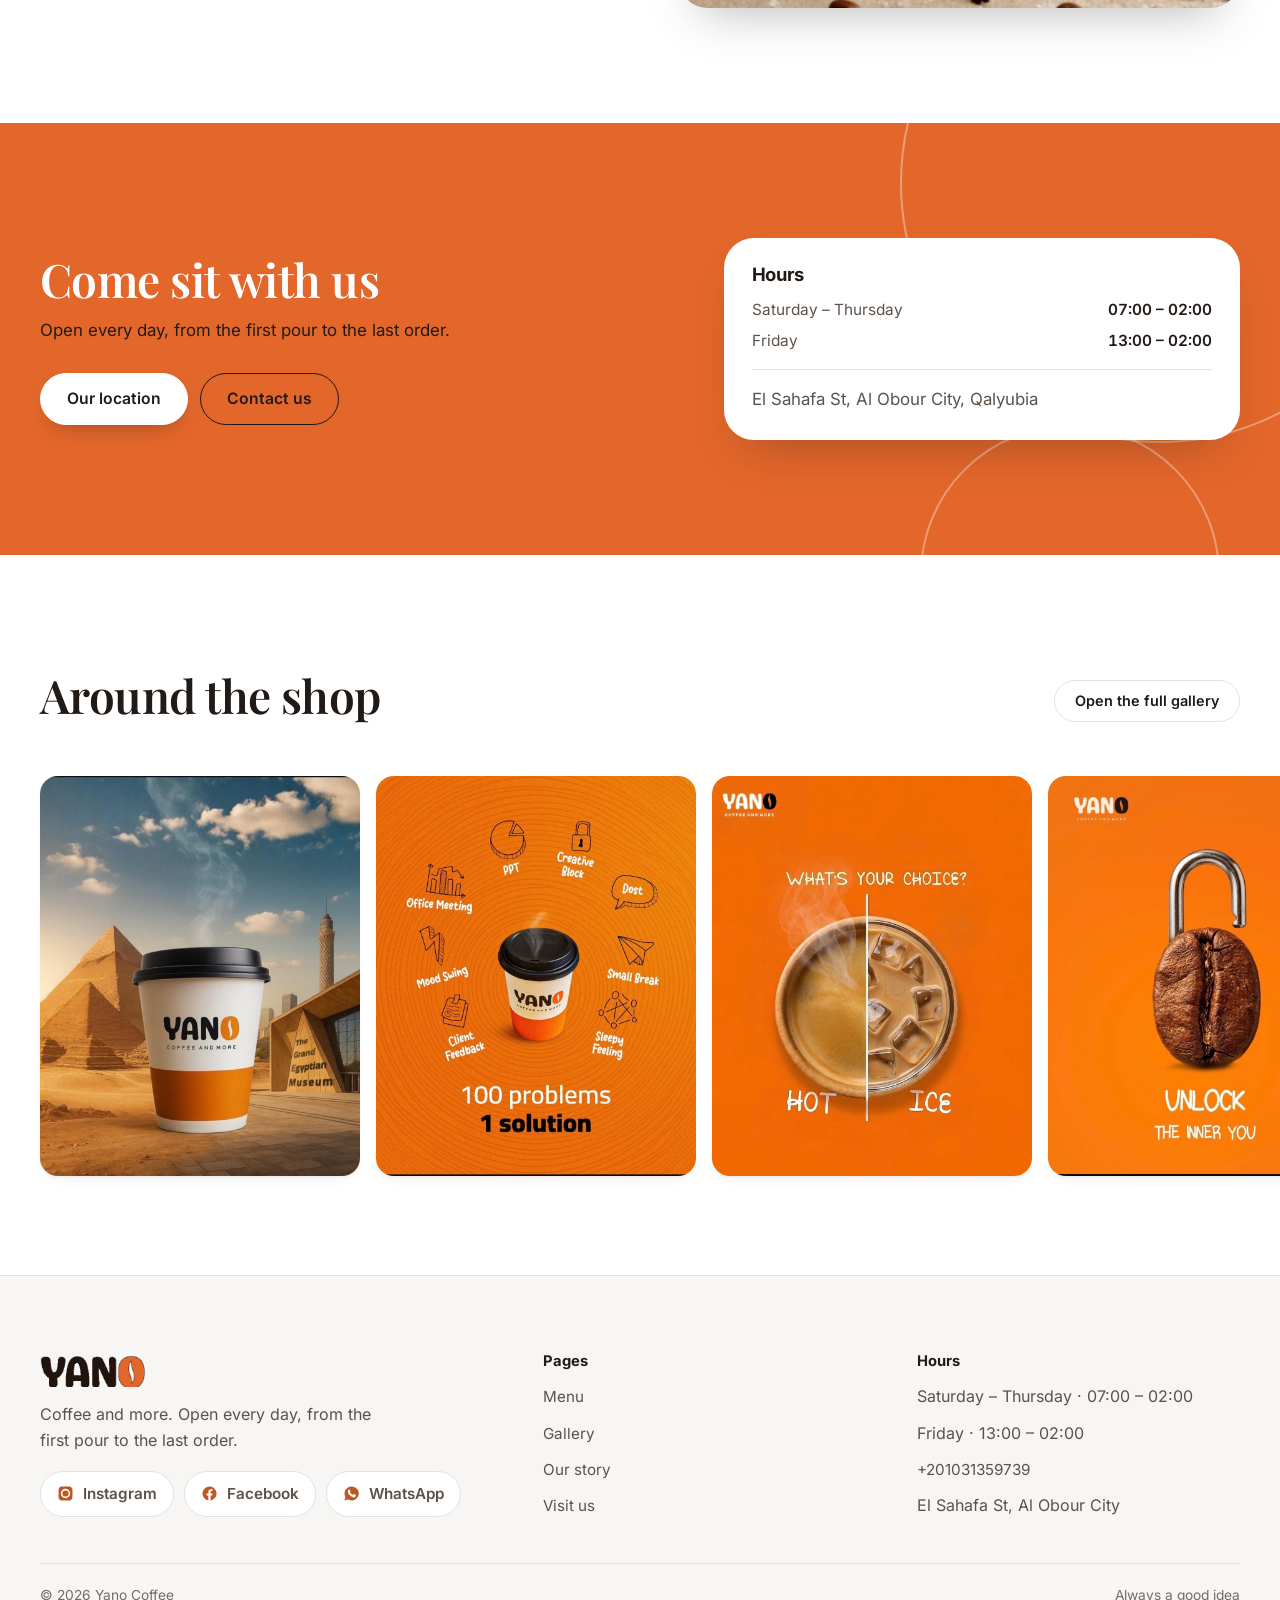
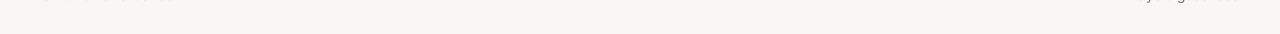
==== commit 7027bff6: "Update index.html" ====
--- a/index.html
+++ b/index.html
@@ -182,7 +182,7 @@
             <svg viewBox="0 0 24 24"><path d="M22 12a10 10 0 1 0-11.6 9.9v-7H7.9V12h2.5V9.8c0-2.5 1.5-3.9 3.7-3.9 1.1 0 2.2.2 2.2.2v2.4h-1.2c-1.2 0-1.6.8-1.6 1.6V12h2.7l-.4 2.9h-2.3v7A10 10 0 0 0 22 12"/></svg>
             Facebook
           </a>
-          <a href="https://wa.me/201000000000" target="_blank" rel="noopener">
+          <a href="https://wa.me/201031359739" target="_blank" rel="noopener">
             <svg viewBox="0 0 24 24"><path d="M12 2a10 10 0 0 0-8.6 15L2 22l5.2-1.4A10 10 0 1 0 12 2m5.8 14.1c-.2.7-1.4 1.3-2 1.4-.5.1-1.2.1-1.9-.1a13 13 0 0 1-5.7-4.6 6.5 6.5 0 0 1-1.4-3.4 3.7 3.7 0 0 1 1.1-2.7.9.9 0 0 1 .7-.3h.5c.2 0 .4 0 .6.5l.8 2c.1.2 0 .4-.1.5l-.4.5c-.1.2-.3.3-.1.6a9.6 9.6 0 0 0 3.8 3.2c.3.2.5.1.6 0l.8-1c.2-.2.3-.2.6-.1l2 1c.2.1.4.2.4.3a2 2 0 0 1-.3 1.2"/></svg>
             WhatsApp
           </a>
@@ -202,7 +202,7 @@
         <ul>
           <li class="dim"><span data-en="Saturday – Thursday" data-ar="السبت – الخميس">Saturday – Thursday</span> · <span dir="ltr">07:00 – 02:00</span></li>
           <li class="dim"><span data-en="Friday" data-ar="الجمعة">Friday</span> · <span dir="ltr">13:00 – 02:00</span></li>
-          <li><a href="tel:+201000000000" dir="ltr">+20 100 000 0000</a></li>
+          <li><a href="tel:+201000000000" dir="ltr">+201031359739</a></li>
           <li data-en="El Sahafa St, Al Obour City" data-ar="شارع الصحافة، مدينة العبور" class="dim">El Sahafa St, Al Obour City</li>
         </ul>
       </div>
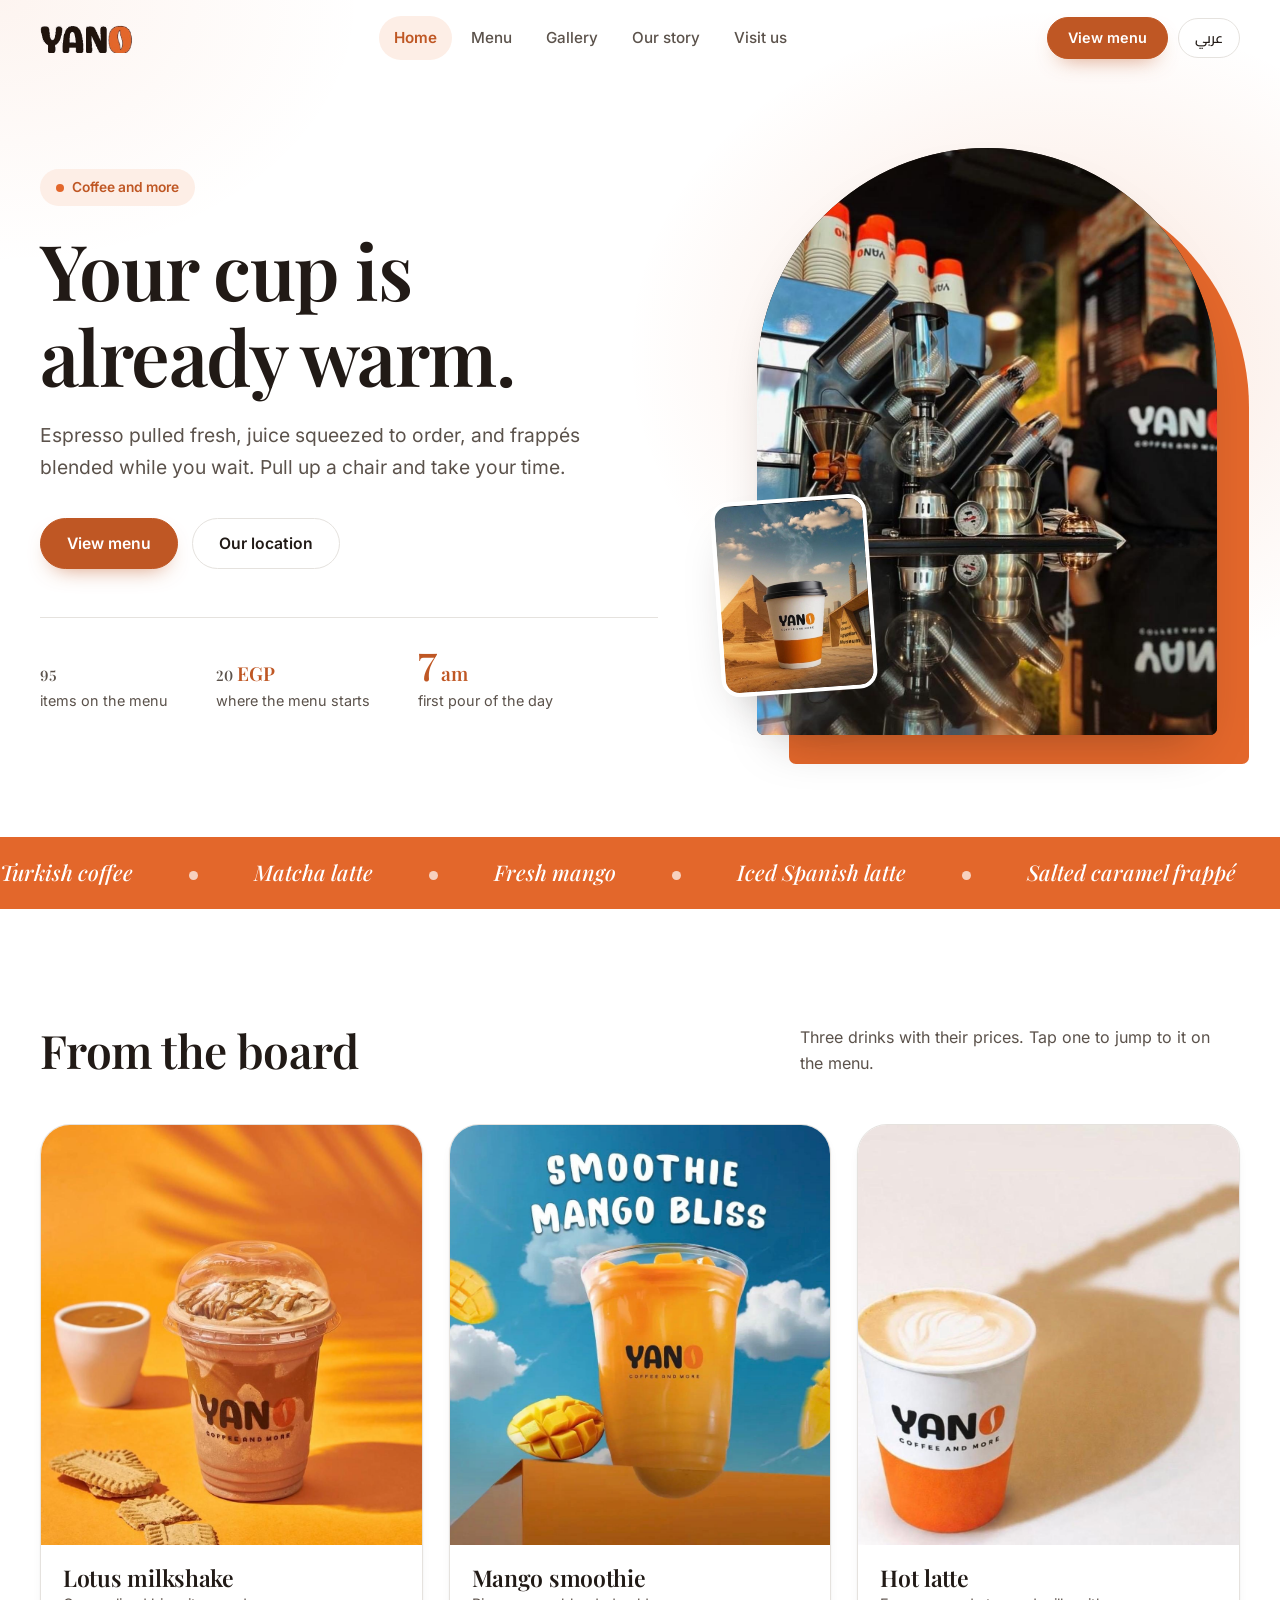
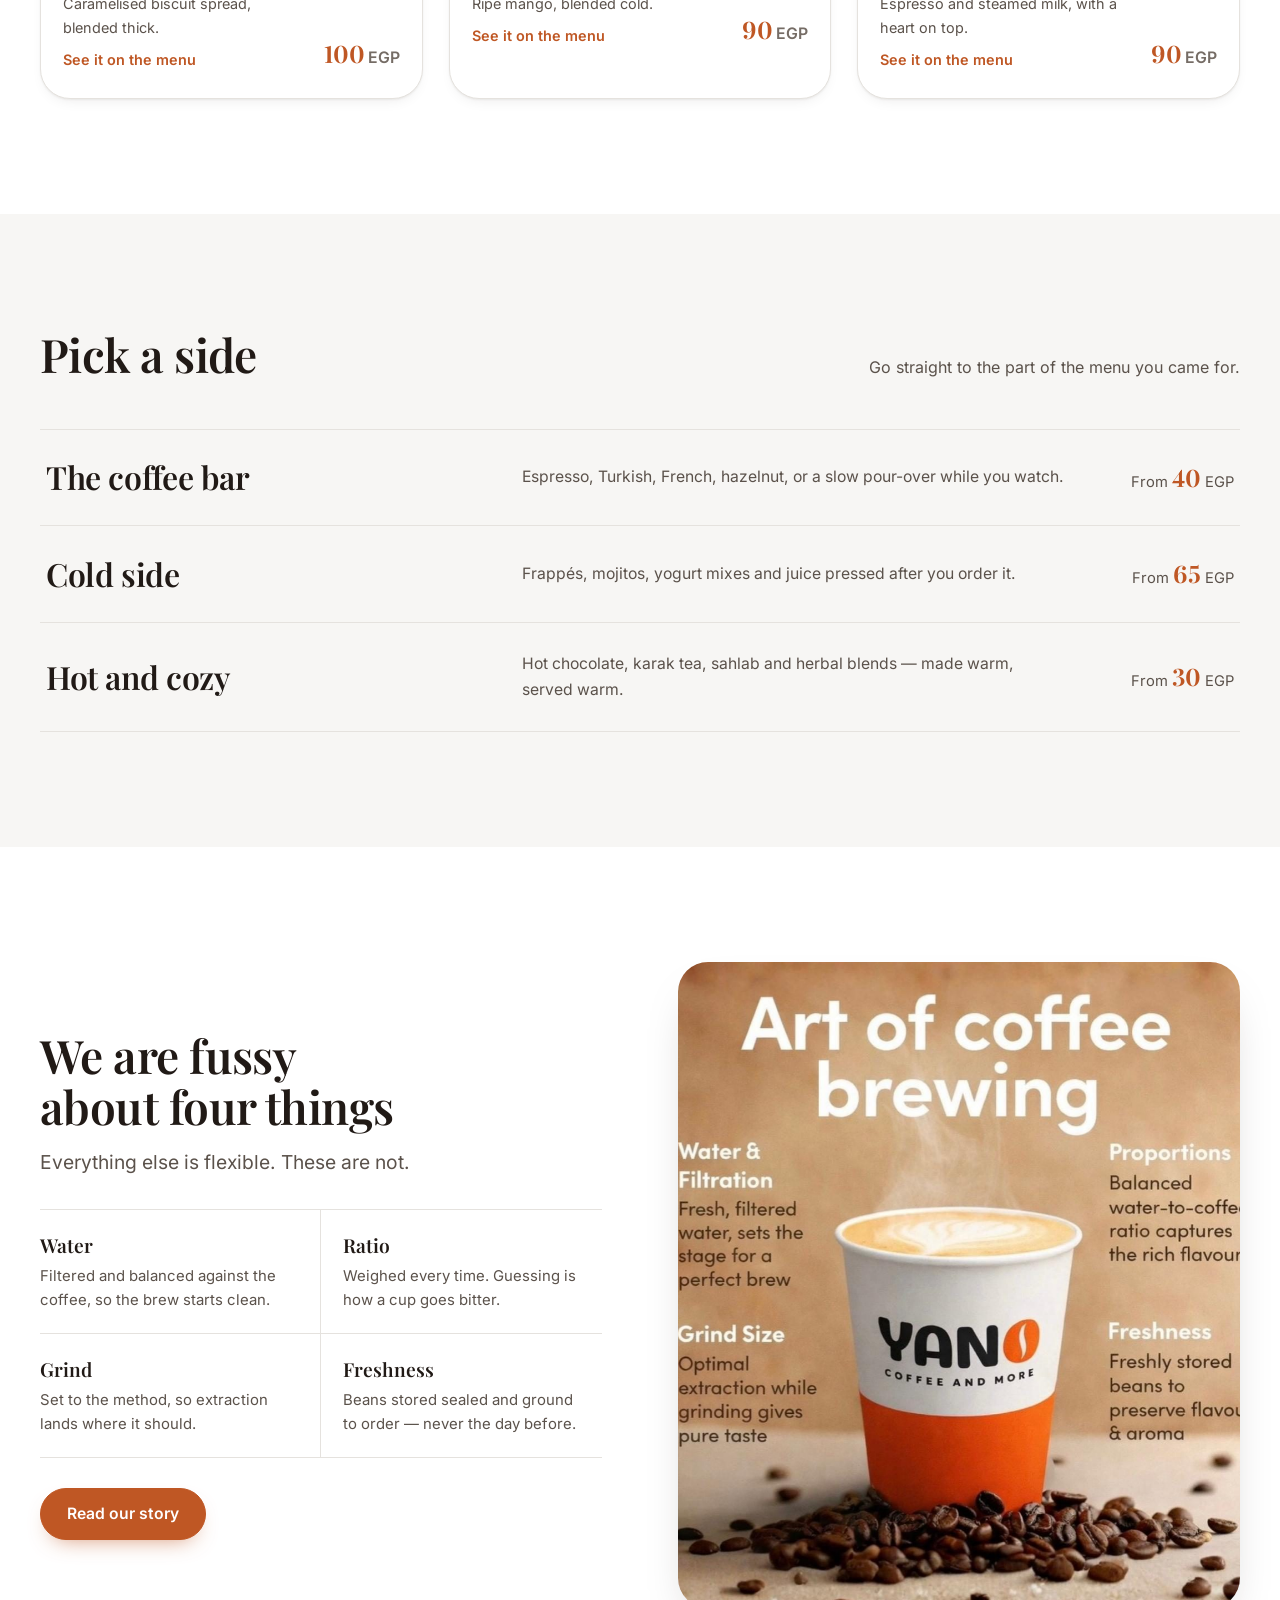
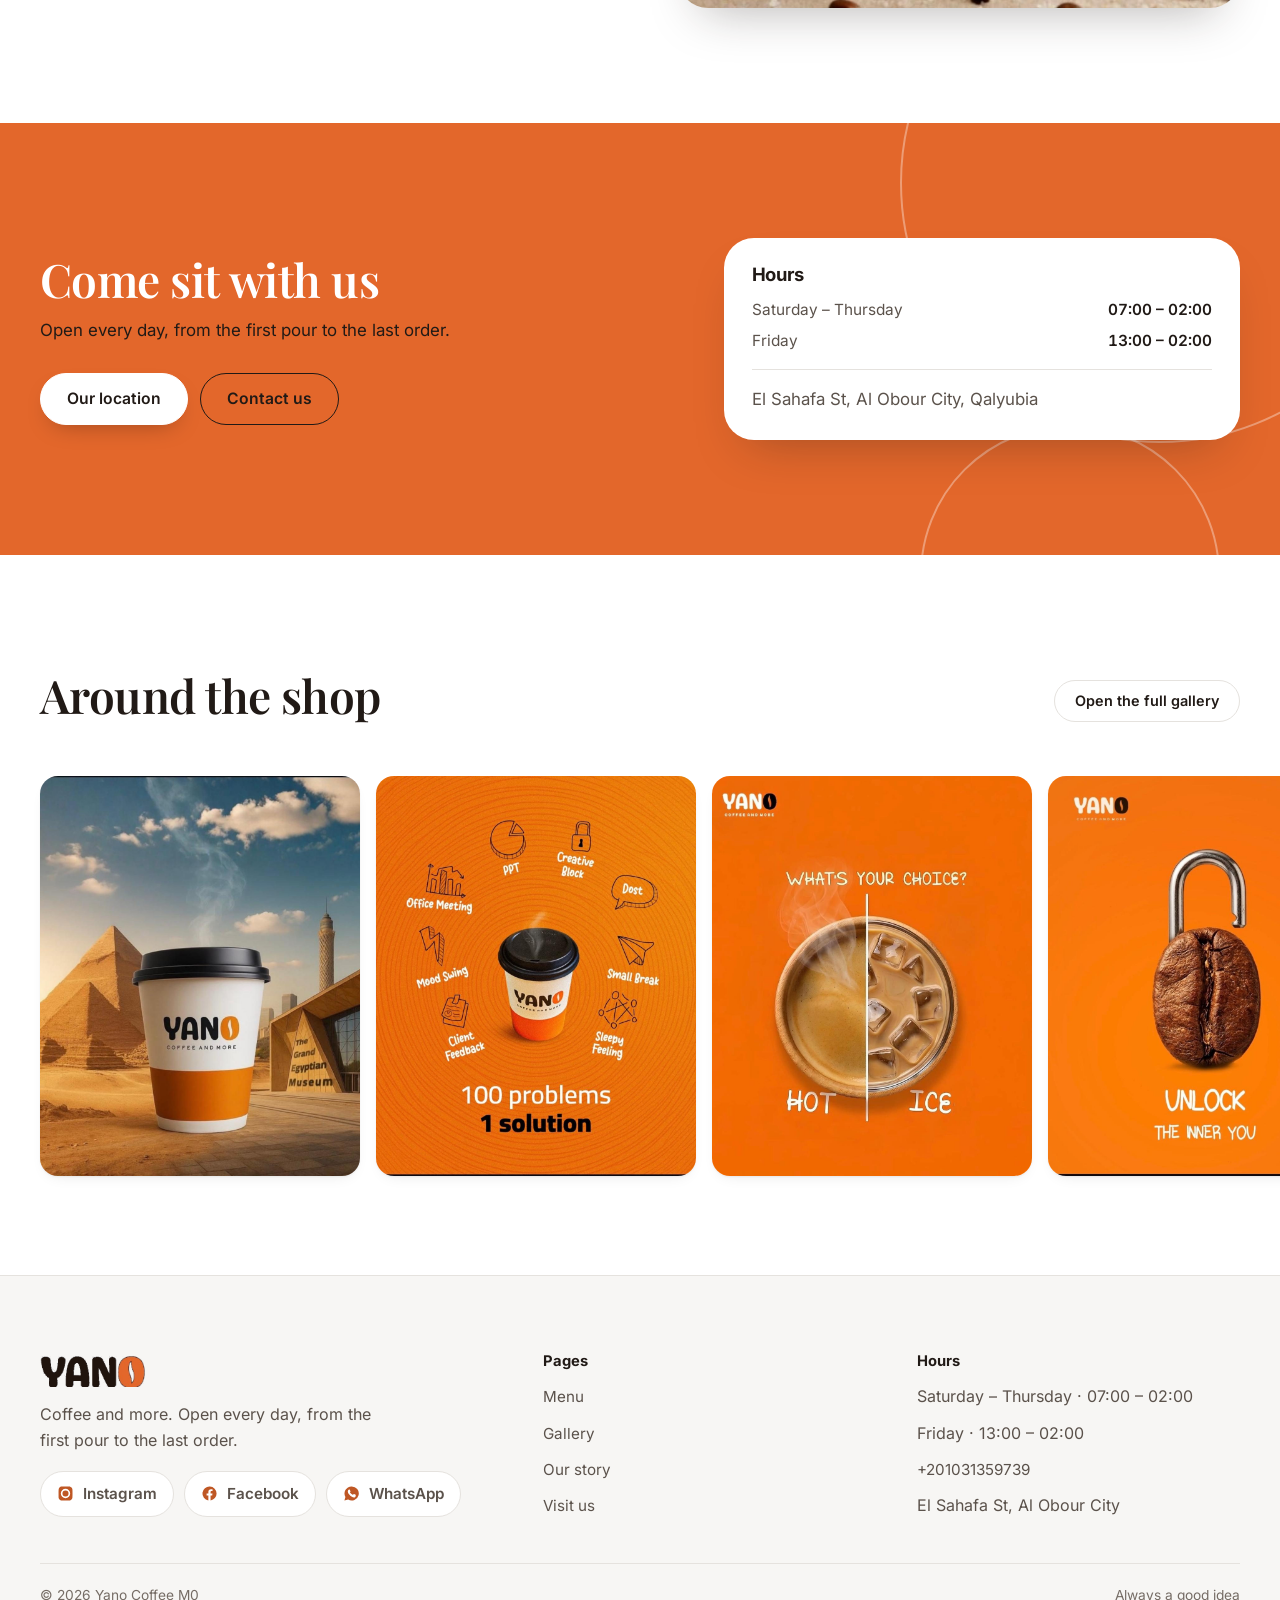
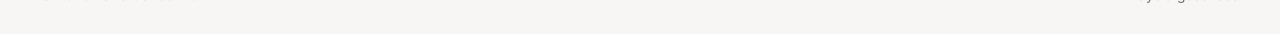
==== commit 703f8f9f: "Update index.html" ====
--- a/index.html
+++ b/index.html
@@ -178,7 +178,7 @@
             <svg viewBox="0 0 24 24"><path d="M12 2.2c3.2 0 3.6 0 4.9.07 1.2.06 1.8.25 2.2.42.6.22 1 .48 1.4.9.4.4.7.8.9 1.4.2.4.4 1 .4 2.2.1 1.3.1 1.7.1 4.9s0 3.6-.1 4.9c0 1.2-.2 1.8-.4 2.2-.2.6-.5 1-.9 1.4-.4.4-.8.7-1.4.9-.4.2-1 .4-2.2.4-1.3.1-1.7.1-4.9.1s-3.6 0-4.9-.1c-1.2 0-1.8-.2-2.2-.4-.6-.2-1-.5-1.4-.9-.4-.4-.7-.8-.9-1.4-.2-.4-.4-1-.4-2.2C2.2 15.6 2.2 15.2 2.2 12s0-3.6.1-4.9c0-1.2.2-1.8.4-2.2.2-.6.5-1 .9-1.4.4-.4.8-.7 1.4-.9.4-.2 1-.4 2.2-.4C8.4 2.2 8.8 2.2 12 2.2m0 3.2A6.6 6.6 0 1 0 18.6 12 6.6 6.6 0 0 0 12 5.4m0 10.9A4.3 4.3 0 1 1 16.3 12 4.3 4.3 0 0 1 12 16.3m6.9-11.1a1.5 1.5 0 1 1-1.5-1.5 1.5 1.5 0 0 1 1.5 1.5"/></svg>
             Instagram
           </a>
-          <a href="https://www.facebook.com/yanocoffeeofficia" target="_blank" rel="noopener">
+          <a href="https://www.facebook.com/profile.php?id=61595699270257" target="_blank" rel="noopener">
             <svg viewBox="0 0 24 24"><path d="M22 12a10 10 0 1 0-11.6 9.9v-7H7.9V12h2.5V9.8c0-2.5 1.5-3.9 3.7-3.9 1.1 0 2.2.2 2.2.2v2.4h-1.2c-1.2 0-1.6.8-1.6 1.6V12h2.7l-.4 2.9h-2.3v7A10 10 0 0 0 22 12"/></svg>
             Facebook
           </a>
@@ -202,13 +202,13 @@
         <ul>
           <li class="dim"><span data-en="Saturday – Thursday" data-ar="السبت – الخميس">Saturday – Thursday</span> · <span dir="ltr">07:00 – 02:00</span></li>
           <li class="dim"><span data-en="Friday" data-ar="الجمعة">Friday</span> · <span dir="ltr">13:00 – 02:00</span></li>
-          <li><a href="tel:+201000000000" dir="ltr">+201031359739</a></li>
+          <li><a href="tel:+201031359739" dir="ltr">+201031359739</a></li>
           <li data-en="El Sahafa St, Al Obour City" data-ar="شارع الصحافة، مدينة العبور" class="dim">El Sahafa St, Al Obour City</li>
         </ul>
       </div>
     </div>
     <div class="copy">
-      <span>© 2026 Yano Coffee</span>
+      <span>© 2026 Yano Coffee M0 </span>
       <span data-en="Always a good idea" data-ar="دايمًا فكرة حلوة">Always a good idea</span>
     </div>
   </div>
